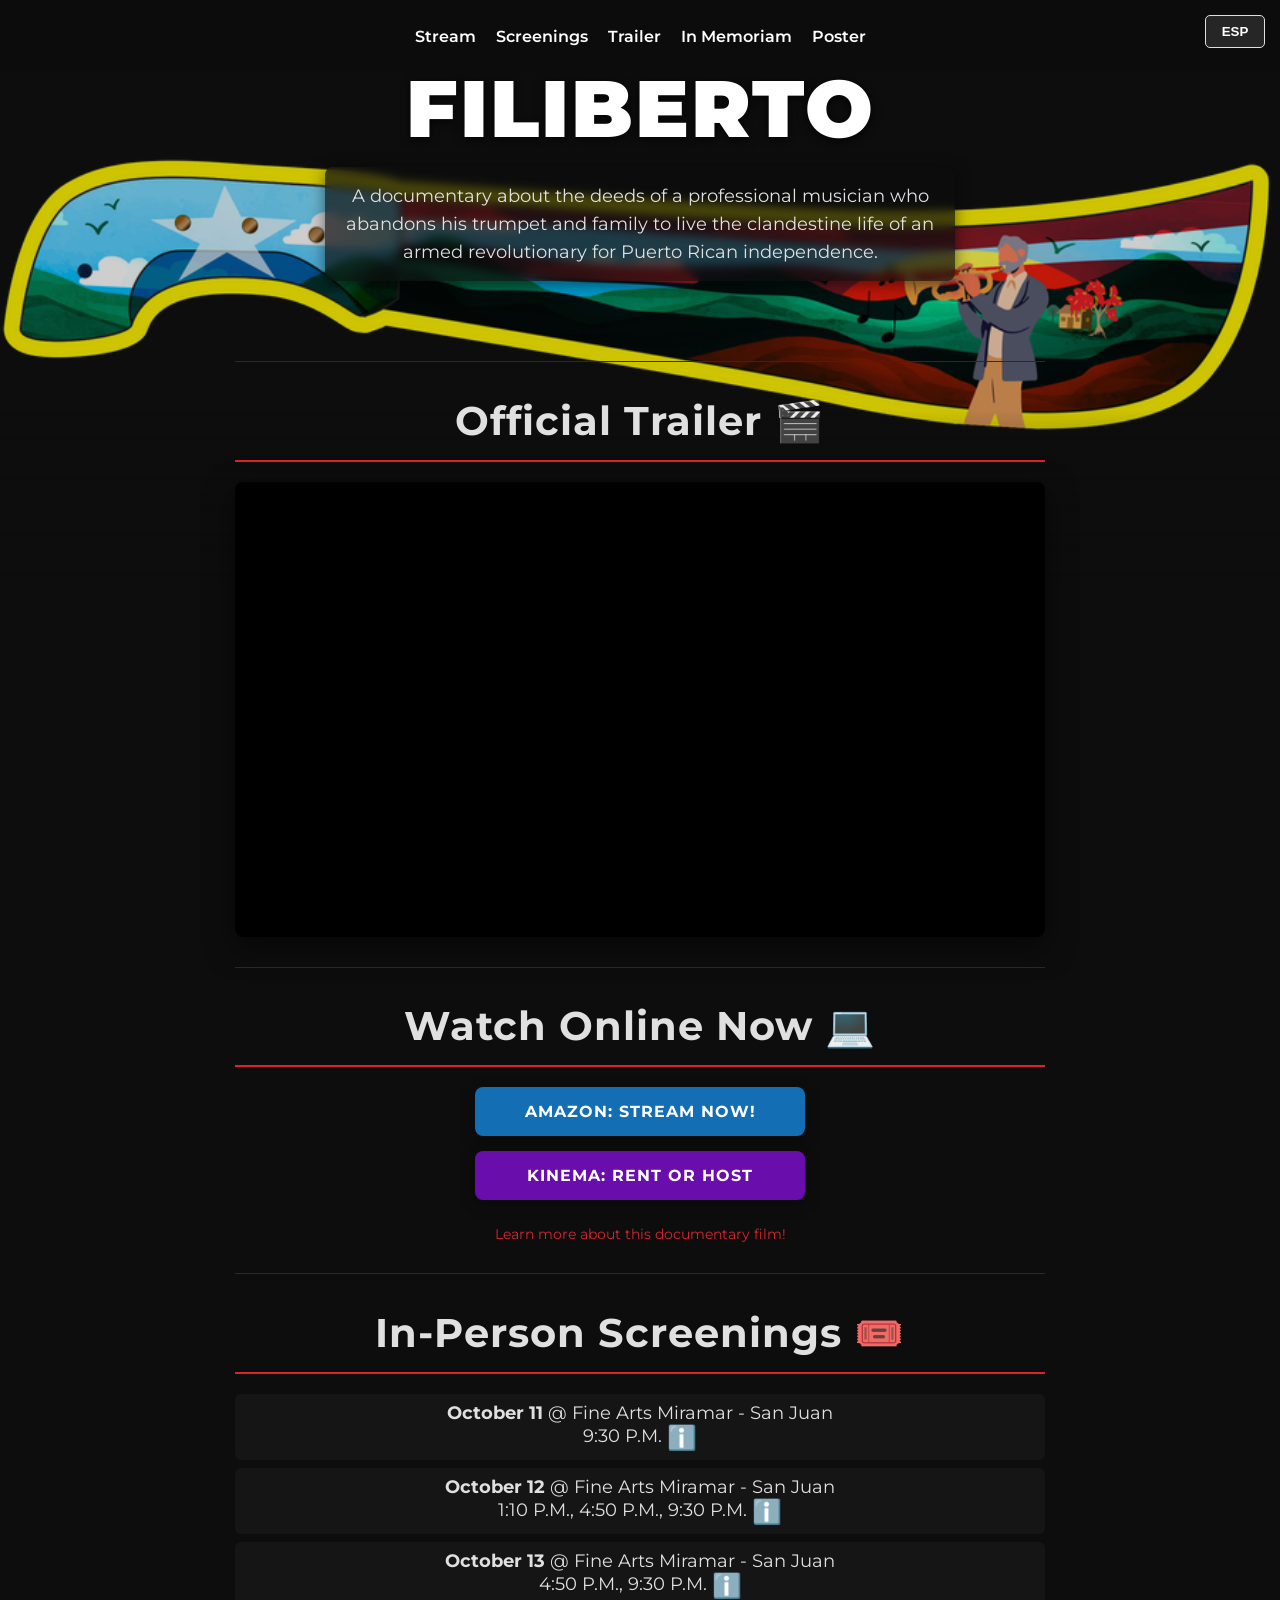
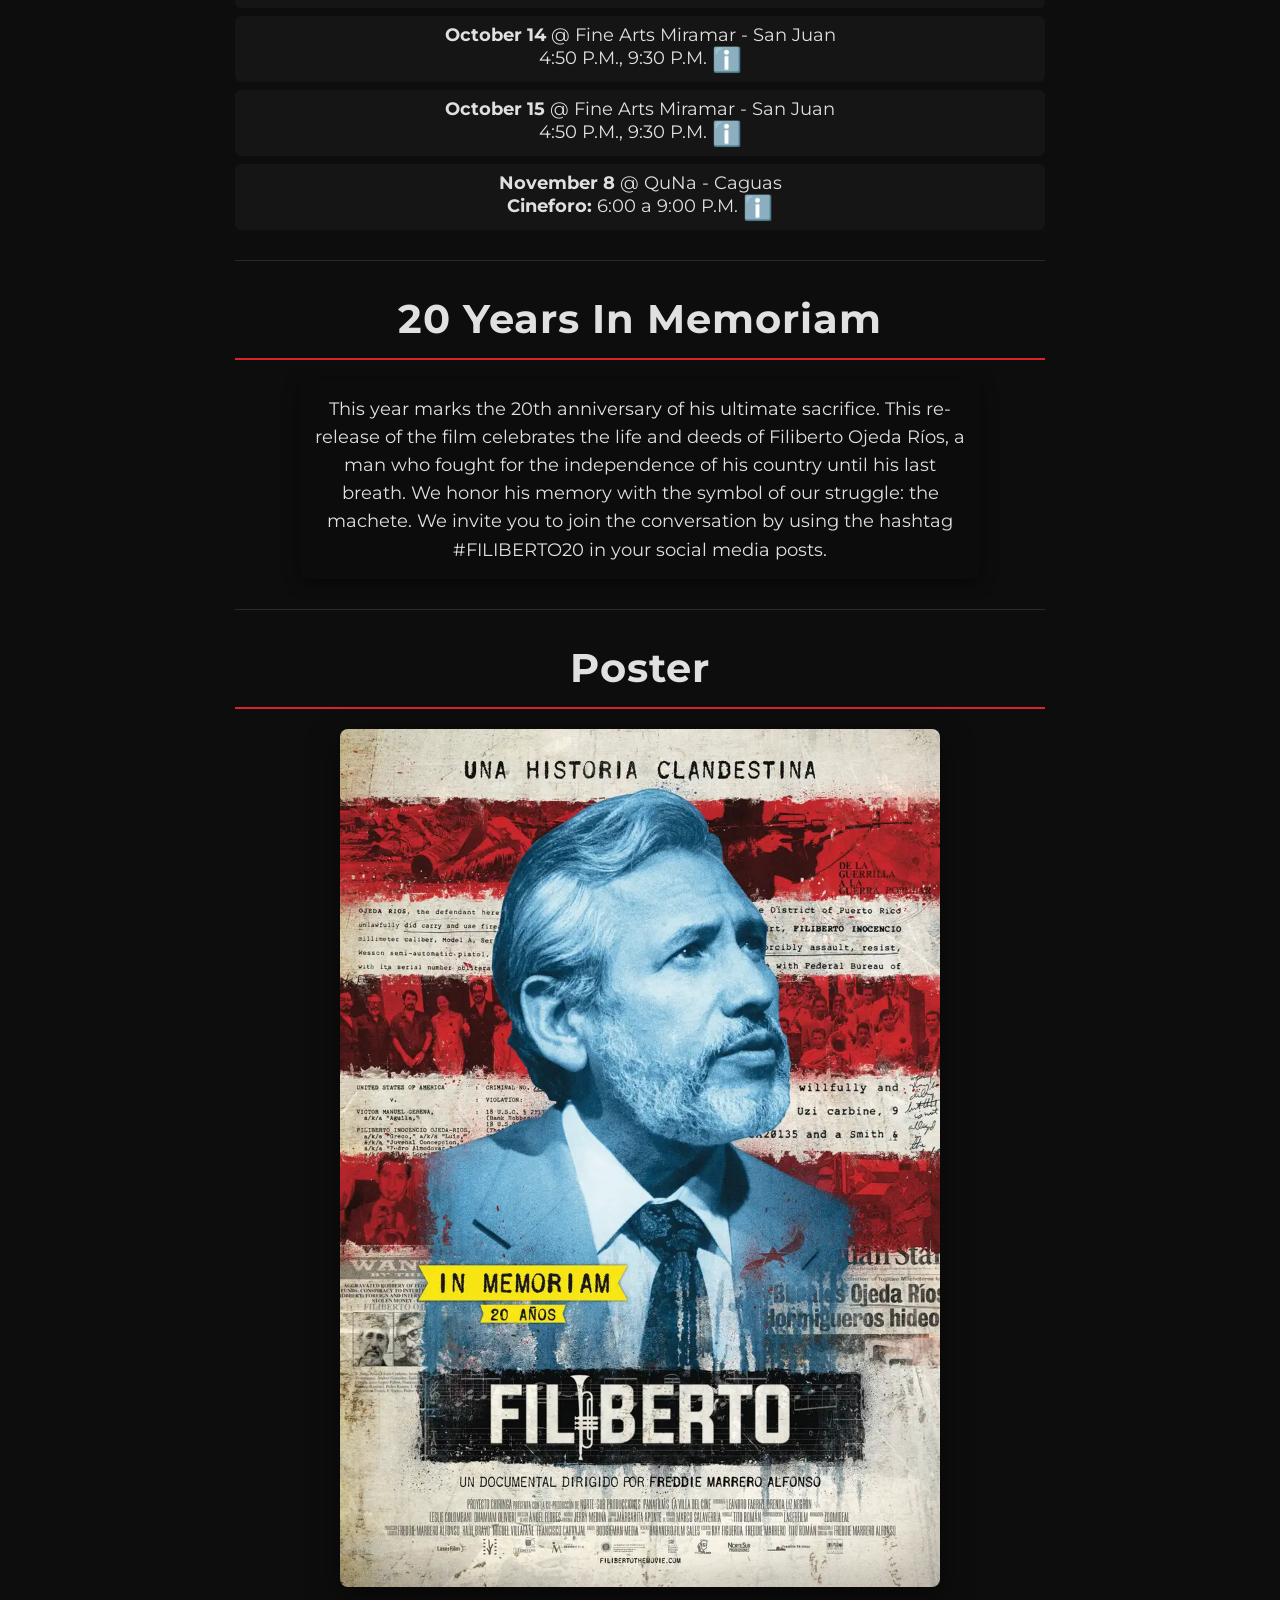
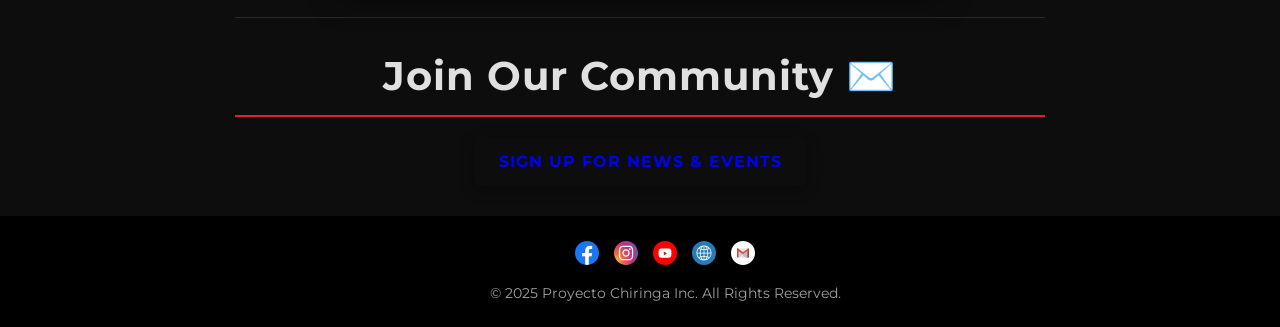
==== index.html @ e8fc9e1b "11 oct eod" ====
<!DOCTYPE html>
<html lang="en">

<head>
  <meta charset="UTF-8">
  <meta name="viewport" content="width=device-width, initial-scale=1.0">
  <title>Filiberto - Watch Now! A Movie about Filiberto Ojeda Ríos and Puerto Rican Revolutionary History</title>
  <link rel="stylesheet" href="styles.css?v=14">
  <link rel="canonical" href="https://filibertothemovie.com/">
  <link rel="preconnect" href="https://www.youtube.com">

  <!-- FavIcons -->
  <link rel="apple-touch-icon" sizes="180x180" href="/apple-touch-icon.png">
  <link rel="icon" type="image/png" sizes="32x32" href="/favicon-32x32.png">
  <link rel="icon" type="image/png" sizes="16x16" href="/favicon-16x16.png">
  <link rel="manifest" href="/site.webmanifest">


  <!-- Primary Meta Tags -->
  <meta name="title" content="Filiberto - Award-Winning Documentary | 73 Minutes of Puerto Rican Revolutionary History">
  <meta name="description"
    content="Watch the acclaimed 73-minute documentary 'Filiberto' directed by Freddie Marrero. Follow the life and ultimate sacrifice of Filiberto Ojeda Ríos in his fight for Puerto Rican independence. Available with English, Spanish, French, Italian and bilingual subtitles on Amazon and Kinema.com.">
  <meta name="keywords"
    content="Filiberto Ojeda Ríos documentary, Freddie Marrero director, Puerto Rico independence movement, Macheteros, ADOCPR, Puerto Rican history, revolutionary documentary, award-winning film, 73 minutes, assassination September 23, Boricua liberation, clandestine struggle, Kinema screening, Amazon documentary">

  <!-- Open Graph / Facebook -->
  <meta property="og:type" content="video.movie">
  <meta property="og:url" content="https://filibertothemovie.com/">
  <meta property="og:title"
    content="Filiberto - Award-Winning Documentary | The Ultimate Sacrifice for Puerto Rican Independence">
  <meta property="og:description"
    content="73 minutes that chronicle the life and assassination of Filiberto Ojeda Ríos. Directed by Freddie Marrero, this powerful documentary honors a man who bled to death for Puerto Rico's freedom. Host screenings worldwide through Kinema.com.">
  <meta property="og:image" content="https://filibertothemovie.com/images/KEY_FILIBERTO_referencia-low.jpg">
  <meta property="og:locale" content="es_PR">
  <meta property="og:locale:alternate" content="en_US">
  <meta property="og:video:duration" content="4380">

  <!-- Twitter -->
  <meta property="twitter:card" content="summary_large_image">
  <meta property="twitter:url" content="https://filibertothemovie.com/">
  <meta property="twitter:title" content="Filiberto - Award-Winning Documentary | 73 Minutes of Revolutionary Truth">
  <meta property="twitter:description"
    content="The powerful story of Filiberto Ojeda Ríos' sacrifice for Puerto Rican independence. Directed by Freddie Marrero. Stream on Amazon or host screenings through Kinema.com.">
  <meta property="twitter:image" content="https://filibertothemovie.com/images/KEY_FILIBERTO_referencia-low.jpg">

  <!-- Structured Data for Movies -->
  <script type="application/ld+json">
{
  "@context": "https://schema.org",
  "@type": "Movie",
  "name": "Filiberto",
  "description": "Award-winning 73-minute documentary chronicling the life, struggle, and assassination of Filiberto Ojeda Ríos, leader of Puerto Rico's independence movement who was killed by government forces on September 23, 2005.",
  "genre": ["Documentary", "Biography", "Historical"],
  "duration": "PT73M",
  "datePublished": "2018",
  "inLanguage": ["es-PR", "en-US", "fr-FR", "it-IT"],
  "countryOfOrigin": "Puerto Rico",
  "director": {
    "@type": "Person",
    "name": "Freddie Marrero"
  },
  "about": {
    "@type": "Person",
    "name": "Filiberto Ojeda Ríos",
    "description": "Puerto Rican independence activist and leader assassinated September 23, 2005"
  },
  "keywords": "Filiberto Ojeda Ríos, Puerto Rico independence, documentary, Macheteros, assassination, revolutionary, Freddie Marrero, award-winning",
  "awards": "Award-winning documentary",
  "potentialAction": {
    "@type": "WatchAction",
    "target": [
      {
        "@type": "EntryPoint",
        "urlTemplate": "https://www.amazon.com/gp/video/detail/B08D729YB9/",
        "inLanguage": ["es-PR", "en-US"],
        "actionPlatform": "Amazon Prime Video"
      },
      {
        "@type": "EntryPoint", 
        "urlTemplate": "https://kinema.com/films/filiberto-a7d-2",
        "inLanguage": ["es-PR", "en-US", "fr-FR", "it-IT"],
        "actionPlatform": "Kinema Screening Platform"
      }
    ]
  },
  "aggregateRating": {
    "@type": "AggregateRating",
    "ratingValue": "4.9",
    "ratingCount": "150"
  }
}
</script>

  <!-- Google tag (gtag.js) -->
  <script async src="https://www.googletagmanager.com/gtag/js?id=G-JMZF6HB1W8"></script>
  <script>
    window.dataLayer = window.dataLayer || [];
    function gtag() { dataLayer.push(arguments); }
    gtag('js', new Date());
    gtag('config', 'G-JMZF6HB1W8');
  </script>
</head>

<body>
  <!-- Desktop Navigation -->
  <nav class="desktop-nav">
    <div class="nav-links">
      <a href="#streaming" class="nav-link">
        <span lang="en">Stream</span>
        <span lang="es">Ver Online</span>
      </a>
      <a href="#screenings" class="nav-link">
        <span lang="en">Screenings</span>
        <span lang="es">Tandas</span>
      </a>
      <a href="#trailer" class="nav-link">
        <span lang="en">Trailer</span>
        <span lang="es">Tráiler</span>
      </a>
      <a href="#in-memoriam" class="nav-link">
        <span lang="en">In Memoriam</span>
        <span lang="es">In Memoriam</span>
      </a>
      <a href="#poster" class="nav-link">
        <span lang="en">Poster</span>
        <span lang="es">Cartel</span>
      </a>
    </div>
  </nav>

  <!-- Mobile Navigation - Left Positioned -->
  <nav class="mobile-nav">
    <button class="hamburger" aria-expanded="false" aria-label="Menu">
      <span></span>
      <span></span>
      <span></span>
    </button>
    <div class="nav-menu">
      <a href="#streaming" class="nav-link">
        <span lang="en">Stream</span>
        <span lang="es">Ver Online</span>
      </a>
      <a href="#screenings" class="nav-link">
        <span lang="en">Screenings</span>
        <span lang="es">Tandas</span>
      </a>
      <a href="#trailer" class="nav-link">
        <span lang="en">Trailer</span>
        <span lang="es">Tráiler</span>
      </a>
      <a href="#in-memoriam" class="nav-link">
        <span lang="en">In Memoriam</span>
        <span lang="es">In Memoriam</span>
      </a>
      <a href="#poster" class="nav-link">
        <span lang="en">Poster</span>
        <span lang="es">Cartel</span>
      </a>
    </div>
  </nav>

  <!-- Language Toggle - Right Positioned -->
  <button id="lang-toggle" class="lang-button" aria-label="Toggle language">
    <span lang="en">ESP</span>
    <span lang="es">ENG</span>
  </button>

  <div class="hero-image">
    <img src="images/web_machete_for_01.png" alt="Filiberto Documentary Film Background" loading="eager">
  </div>

  <header class="page-header">
    <div class="header-content">
      <h1>Filiberto</h1>
    </div>
    <p class="synopsis">
      <span lang="en">A documentary about the deeds of a professional musician who abandons his trumpet and family to
        live the clandestine life of an armed revolutionary for Puerto Rican independence.</span>
      <span lang="es">Un documental sobre la gesta de un músico profesional que abandona su trompeta y su familia para
        vivir la vida clandestina de un revolucionario armado por la independencia de Puerto Rico.</span>
    </p>
  </header>

  <main>
    <hr>

    <!-- Trailer Section -->
    <section id="trailer">
      <h2>
        <span lang="en">Official Trailer 🎬</span>
        <span lang="es">Tráiler Oficial 🎬</span>
      </h2>
      <div class="video-container">
        <div id="youtube-player" loading="lazy"></div>
      </div>
    </section>

    <hr>

    <!-- Streaming Section -->
    <section id="streaming">
      <h2>
        <span lang="en">Watch Online Now 💻</span>
        <span lang="es">Ver Ahora 💻</span>
      </h2>
      <div class="cta-container">
        <a href="https://www.amazon.com/gp/video/detail/B08D729YB9/" class="cta-button amazon-button" target="_blank">
          <span lang="en">AMAZON: Stream Now!</span>
          <span lang="es">AMAZON: ¡Ver Ahora!</span>
        </a>
        <a href="https://kinema.com/films/filiberto-a7d-2" class="cta-button kinema-button" target="_blank">
          <span lang="en">KINEMA: Rent or Host</span>
          <span lang="es">KINEMA: Alquilar o Organizar</span>
        </a>
        <a href="https://hub.filibertothemovie.com" class="info-link">
          <span lang="en">Learn more about this documentary film!</span>
          <span lang="es">¡Conoce más sobre esta película documental!</span>
        </a>
      </div>
    </section>

    <hr>

<!-- Screenings Section -->
<section id="screenings">
  <h2>
    <span lang="en">In-Person Screenings 🎟️</span>
    <span lang="es">Tandas Presenciales 🎟️</span>
  </h2>
  <ul>

                 <li>
      <strong>
        <span lang="en">October 11</span>
        <span lang="es">11 de octubre</span>
        </strong> @ Fine Arts Miramar - San Juan
      <br>   9:30 P.M.
      <a href="https://home.caribbeancinemas.com/movie/filiberto/" title="More Info">ℹ️</a>
    </li>


                     <li>
      <strong>
        <span lang="en">October 12</span>
        <span lang="es">12 de octubre</span>
           </strong> @ Fine Arts Miramar - San Juan
      <br> 1:10 P.M., 4:50 P.M., 9:30 P.M.
      <a href="https://home.caribbeancinemas.com/movie/filiberto/" title="More Info">ℹ️</a>
    </li>

                     <li>
      <strong>
        <span lang="en">October 13</span>
        <span lang="es">13 de octubre</span>
      </strong> @ Fine Arts Miramar - San Juan
      <br> 4:50 P.M., 9:30 P.M.
      <a href="https://home.caribbeancinemas.com/movie/filiberto/" title="More Info">ℹ️</a>
    </li>

                     <li>
      <strong>
        <span lang="en">October 14</span>
        <span lang="es">14 de octubre</span>
      </strong> @ Fine Arts Miramar - San Juan
      <br> 4:50 P.M., 9:30 P.M.
      <a href="https://home.caribbeancinemas.com/movie/filiberto/" title="More Info">ℹ️</a>
    </li>

                     <li>
      <strong>
        <span lang="en">October 15</span>
        <span lang="es">15 de octubre</span>
      </strong> @ Fine Arts Miramar - San Juan
      <br> 4:50 P.M., 9:30 P.M.
      <a href="https://home.caribbeancinemas.com/movie/filiberto/" title="More Info">ℹ️</a>
    </li>

    <li>
      <strong>
        <span lang="en">November 8</span>
        <span lang="es">8 de noviembre</span>
      </strong> @ QuNa - Caguas
      <br><strong>Cineforo:</strong>  6:00 a 9:00 P.M.
      <a href="https://www.facebook.com/profile.php?id=61577021099171/" title="More Info">ℹ️</a>
    </li>



  </ul>
</section>

    <hr>

    <!-- In Memoriam Section -->
    <section id="in-memoriam">
      <h2>
        <span lang="en">20 Years In Memoriam</span>
        <span lang="es">20 Años In Memoriam</span>
      </h2>
      <p class="synopsis" style="max-width: 650px;">
        <span lang="en">This year marks the 20th anniversary of his ultimate sacrifice. This re-release of the film
          celebrates the life and deeds of Filiberto Ojeda Ríos, a man who fought for the independence of his country
          until his last breath. We honor his memory with the symbol of our struggle: the machete. We invite you to join
          the conversation by using the hashtag #FILIBERTO20 in your social media posts.</span>
        <span lang="es">Este año se conmemora el vigésimo aniversario de su último sacrificio. Este relanzamiento del
          filme celebra la vida y gesta de Filiberto Ojeda Ríos, un hombre que luchó por la independencia de su patria
          hasta su último aliento. Honramos su memoria con el símbolo de nuestra lucha: el machete. Te invitamos a
          unirte a la conversación usando el hashtag #FILIBERTO20 en tus publicaciones en las redes sociales.</span>
      </p>
    </section>

    <hr>

    <!-- Poster Section -->
    <section id="poster">
      <h2>
        <span lang="en">Poster</span>
        <span lang="es">Cartel</span>
      </h2>
      <div class="poster-container">
        <a href="images/KEY_FILIBERTO_referencia-web.webp" target="_blank">
          <img src="images/KEY_FILIBERTO_referencia-web.webp" alt="Filiberto Movie Poster" loading="lazy">
        </a>
      </div>
    </section>

    <hr>

    <!-- Contact Section -->
    <section id="contact-form">
      <h2>
        <span lang="en">Join Our Community ✉️</span>
        <span lang="es">Únete a Nuestra Comunidad ✉️</span>
      </h2>
      <div class="cta-container">
        <a href="https://docs.google.com/forms/d/e/1FAIpQLSeZ0xZd_7CYLfG_0UsdQiTGvYPft6Y2dJhuh1RVcs7eko2dew/viewform"
          class="cta-button" target="_blank">
          <span lang="en">Sign Up for News & Events</span>
          <span lang="es">Regístrate para Noticias y Eventos</span>
        </a>
      </div>
    </section>
  </main>

  <footer>
    <div class="social-links">
      <a href="https://facebook.com/filibertothemovie" target="_blank" aria-label="Facebook">
        <img src="images/icons/facebook.svg" alt="Filiberto Movie Facebook Page" width="24" height="24">
      </a>
      <a href="https://www.instagram.com/filibertodoc/" target="_blank" aria-label="Instagram">
        <img src="images/icons/instagram.svg" alt="Filiberto Documentary Film Instagram Profile" width="24" height="24">
      </a>
      <a href="https://www.youtube.com/@filibertodoc8232" target="_blank" aria-label="YouTube">
        <img src="images/icons/youtube.svg" alt="Filiberto Award-Winning YouTube Channel" width="24" height="24">
      </a>
      <a href="https://linktr.ee/filibertodoc" target="_blank" aria-label="Links">
        <img src="images/icons/links.svg" alt="All Filiberto Documentary Links" width="24" height="24">
      </a>
      <a href="mailto:filibertodoc@gmail.com" aria-label="Email">
        <img src="images/icons/email.svg" alt="Email Filiberto Documentary Team" width="24" height="24">
      </a>
    </div>
    <p>© 2025 Proyecto Chiringa Inc. All Rights Reserved.</p>
  </footer>

  <script src="language-toggle.js?v=4" defer></script>
  <script src="analytics-events.js?v=3" defer></script>
</body>

</html>
---- styles.css ----
@import url('https://fonts.googleapis.com/css2?family=Montserrat:wght@400;700;900&display=swap');

:root {
    --background-color: #0d0d0d;
    --primary-text: #e0e0e0;
    --secondary-text: #a0a0a0;
    --accent-color: #d9232e;
    --accent-hover: #ff3b46;
    --divider-color: #2a2a2a;
    --hero-height: 65vh;
    --amazon-color: #146eb4;
    --kinema-color: #6a0dad;
}

body {
    font-family: 'Montserrat', sans-serif;
    background-color: var(--background-color);
    color: var(--primary-text);
    margin: 0;
    padding: 0;
    text-align: center;
    position: relative;
    min-height: 100vh;
}

main {
    width: 90%;
    max-width: 850px;
    padding: 20px;
    box-sizing: border-box;
    margin: 0 auto;
    position: relative;
    z-index: 1;
}

section {
    margin-top: 30px;
}

hr {
    border: 0;
    height: 1px;
    background: var(--divider-color);
    margin: 30px auto;
}

.page-header {
    width: 100%;
    padding: 60px 0 30px;
    position: relative;
    z-index: 2;
}

.header-content {
    position: relative;
    display: flex;
    justify-content: center;
    align-items: center;
    flex-wrap: wrap;
    gap: 20px;
    padding: 0 20px;
    box-sizing: border-box;
}

.synopsis {
    font-size: 1.1rem;
    line-height: 1.6;
    max-width: 600px;
    margin: 10px auto 0;
    color: var(--primary-text);
    background-color: rgba(13, 13, 13, 0.7);
    padding: 15px;
    border-radius: 8px;
    backdrop-filter: blur(4px);
    box-shadow: 0 4px 15px rgba(0, 0, 0, 0.5);
}

#trailer {
    margin-top: 20px;
}

.desktop-nav {
    display: block;
    position: fixed;
    top: 0;
    left: 0;
    width: 100%;
    background: rgba(13, 13, 13, 0.9);
    backdrop-filter: blur(5px);
    z-index: 1000;
    padding: 15px 0;
}

.nav-links {
    display: flex;
    justify-content: center;
    gap: 20px;
    max-width: 850px;
    margin: 0 auto;
    padding: 0 20px;
    flex-wrap: wrap;
}

.mobile-nav {
    display: none;
    position: fixed;
    top: 0;
    left: 0;
    width: 100%;
    z-index: 1000;
    background: rgba(13, 13, 13, 0.9);
    backdrop-filter: blur(5px);
}

.hamburger {
    background: none;
    border: none;
    padding: 15px;
    cursor: pointer;
    display: flex;
    flex-direction: column;
    gap: 5px;
    margin-right: auto;
    position: absolute;
    left: 15px;
    top: 15px;
    z-index: 1001;
}

.hamburger span {
    display: block;
    width: 25px;
    height: 3px;
    background: white;
    transition: all 0.3s;
}

.hamburger.open span:nth-child(1) {
    transform: rotate(45deg) translate(5px, 5px);
}

.hamburger.open span:nth-child(2) {
    opacity: 0;
}

.hamburger.open span:nth-child(3) {
    transform: rotate(-45deg) translate(5px, -5px);
}

.nav-menu {
    display: none;
    flex-direction: column;
    padding: 60px 20px 20px;
    background: var(--background-color);
    border-top: 1px solid var(--divider-color);
}

.nav-menu.show {
    display: flex;
}

.nav-link {
    color: white;
    padding: 12px 0;
    text-decoration: none;
    font-weight: 600;
    transition: color 0.2s;
}

.nav-link:hover {
    color: var(--accent-color);
}

.lang-button {
    position: fixed;
    top: 15px;
    right: 15px;
    z-index: 1001;
    background: rgba(42, 42, 42, 0.9);
    color: white;
    border: 1px solid var(--primary-text);
    padding: 8px 12px;
    border-radius: 5px;
    font-weight: 700;
    width: 60px;
    text-align: center;
    cursor: pointer;
    transition: all 0.2s;
}

.lang-button:hover {
    background: var(--accent-color);
}

.hero-image {
    position: absolute;
    top: 0;
    left: 0;
    width: 100%;
    height: var(--hero-height);
    z-index: -1;
    opacity: 0.8;
    overflow: hidden;
}

.hero-image::before {
    content: '';
    position: absolute;
    top: 0;
    left: 0;
    right: 0;
    bottom: 0;
    background: linear-gradient(to top, var(--background-color) 0%, transparent 30%);
    z-index: 1;
}

.hero-image img {
    position: absolute;
    top: 50%;
    left: 50%;
    transform: translate(-50%, -50%);
    min-width: 100%;
    min-height: 100%;
    width: 60%;
    height: auto;
    object-fit: contain;
}

h1 {
    font-size: clamp(3rem, 10vw, 5rem);
    font-weight: 900;
    color: #ffffff;
    letter-spacing: 2px;
    text-transform: uppercase;
    margin: 0;
    text-shadow: 0 2px 10px rgba(0, 0, 0, 0.8);
}

h2 {
    font-size: clamp(1.8rem, 6vw, 2.5rem);
    font-weight: 700;
    letter-spacing: 1px;
    padding-bottom: 15px;
    margin-bottom: 20px;
    border-bottom: 2px solid var(--accent-color);
}

#screenings ul {
    list-style: none;
    padding: 0;
}

#screenings li {
    margin-bottom: 8px;
    font-size: 1.1rem;
    background-color: rgba(42, 42, 42, 0.3);
    padding: 8px 15px;
    border-radius: 6px;
    transition: transform 0.2s ease;
}

#screenings li:hover {
    transform: translateY(-3px);
    background-color: rgba(42, 42, 42, 0.5);
}

#screenings li a {
    text-decoration: none;
    font-size: 1.5rem;
    vertical-align: middle;
    color: var(--accent-color);
}

.cta-container {
    display: flex;
    flex-direction: column;
    align-items: center;
    gap: 15px;
    margin-bottom: 5px;
}

.cta-button {
    display: inline-flex;
    align-items: center;
    justify-content: center;
    padding: 15px 25px;
    font-size: 1rem;
    font-weight: 700;
    border: none;
    border-radius: 8px;
    text-transform: uppercase;
    letter-spacing: 1px;
    text-decoration: none;
    cursor: pointer;
    transition: all 0.3s ease;
    min-width: 280px;
    box-shadow: 0 4px 15px rgba(0, 0, 0, 0.3);
}

.cta-button:hover {
    transform: translateY(-3px);
    box-shadow: 0 6px 20px rgba(0, 0, 0, 0.4);
}

.amazon-button {
    background-color: var(--amazon-color);
    color: #ffffff;
}

.amazon-button:hover {
    background-color: #0f5a9c;
}

.kinema-button {
    background-color: var(--kinema-color);
    color: #ffffff;
}

.kinema-button:hover {
    background-color: #5a0a9c;
}

.info-link {
    color: var(--accent-color);
    text-decoration: none;
    font-size: 0.9rem;
    margin-top: 10px;
    transition: color 0.2s;
}

.info-link:hover {
    color: var(--accent-hover);
    text-decoration: underline;
}

.video-container, .form-container, .poster-container {
    position: relative;
    width: 100%;
    overflow: hidden;
    background-color: #000;
    border-radius: 8px;
    box-shadow: 0 10px 30px rgba(0, 0, 0, 0.5);
    margin: 0 auto;
}

.video-container {
    aspect-ratio: 16/9;
}

#youtube-player {
    width: 100%;
    height: 100%;
}

.form-container {
    max-width: 640px;
    height: 575px;
}

.poster-container {
    max-width: 600px;
    margin: 0 auto;
}

.poster-container img {
    width: 100%;
    height: auto;
    display: block;
    transition: transform 0.3s ease;
}

.poster-container img:hover {
    transform: scale(1.02);
}

.video-container iframe, .form-container iframe {
    position: absolute;
    top: 0;
    left: 0;
    width: 100%;
    height: 100%;
    border: 0;
}

footer {
    margin-top: 5px;
    padding: 25px;
    width: 100%;
    background-color: #000000;
    position: relative;
    z-index: 1;
}

.social-links {
    margin-bottom: 15px;
    display: flex;
    justify-content: center;
    gap: 15px;
}

.social-links a {
    color: var(--primary-text);
    transition: color 0.2s ease;
}

.social-links a:hover {
    color: var(--accent-color);
}

footer p {
    margin: 0;
    font-size: 0.9rem;
    color: var(--secondary-text);
}

html[lang="en"] [lang="es"] {
    display: none;
}

html[lang="es"] [lang="en"] {
    display: none;
}

html[lang="es"] [lang="es"] {
    display: block;
}

html[lang="es"] span[lang="es"],
html[lang="es"] a[lang="es"] {
    display: inline !important;
}

@media (max-width: 768px) {
    :root {
        --hero-height: 50vh;
    }
    
    .desktop-nav {
        display: none;
    }
    
    .mobile-nav {
        display: block;
    }
    
    .nav-links {
        gap: 15px;
    }
    
    .hero-image img {
        width: 80%;
    }
    
    .page-header {
        padding: 40px 0 20px;
    }
    
    .synopsis {
        padding: 12px;
        font-size: 1rem;
        margin: 8px auto 0;
    }
    
    section {
        margin-top: 20px;
    }
    
    hr {
        margin: 20px auto;
    }
    
    #trailer {
        margin-top: 15px;
    }
    
    .cta-button {
        width: 100%;
        max-width: 350px;
    }

    #screenings li {
        margin-bottom: 6px;
        padding: 6px 12px;
        font-size: 1rem;
    }
}

@media (max-width: 480px) {
    :root {
        --hero-height: 40vh;
    }
    
    .nav-links {
        gap: 10px;
    }
    
    .nav-menu {
        padding: 60px 15px 15px;
    }
    
    .page-header {
        padding: 30px 0 15px;
    }
    
    .hero-image img {
        width: 90%;
    }
    
    .cta-button {
        padding: 12px 20px;
        font-size: 0.9rem;
        min-width: 240px;
    }
    
    .hamburger {
        padding: 12px;
    }
    
    .nav-menu {
        padding: 15px;
    }
}
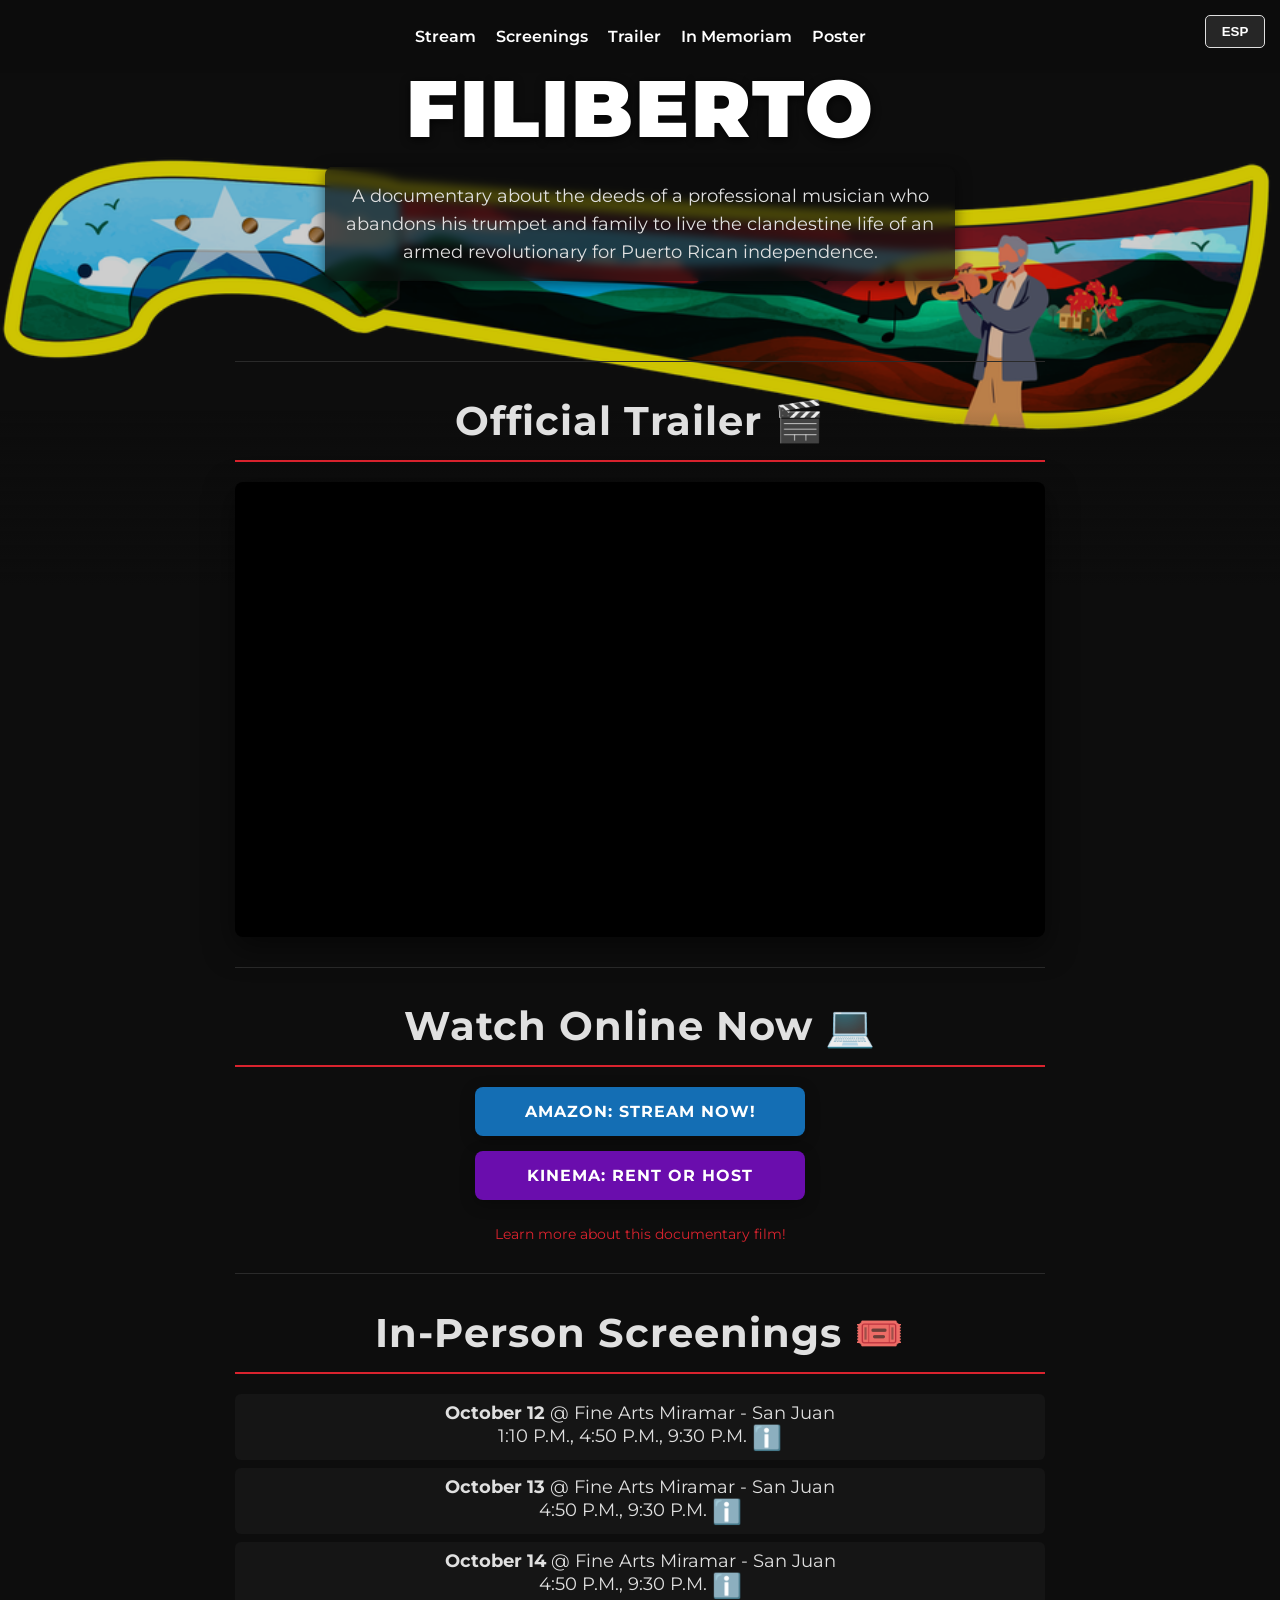
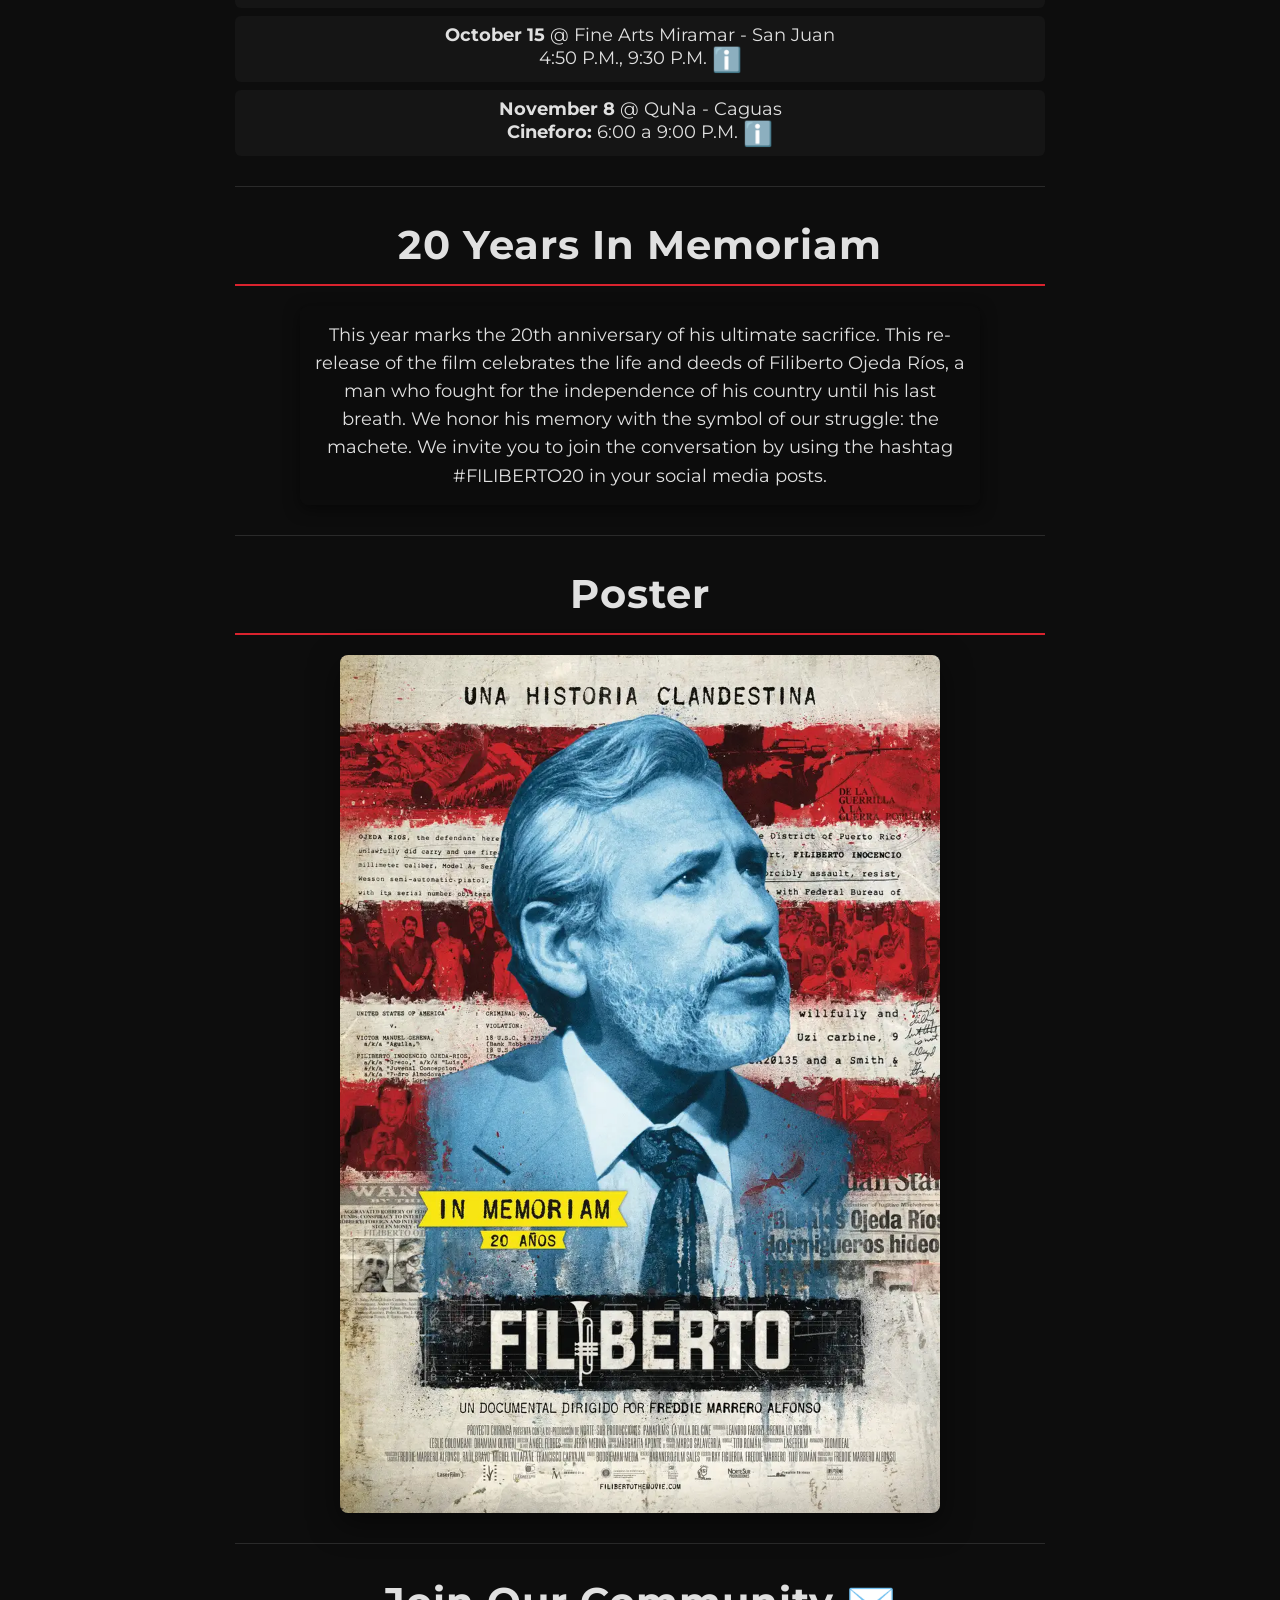
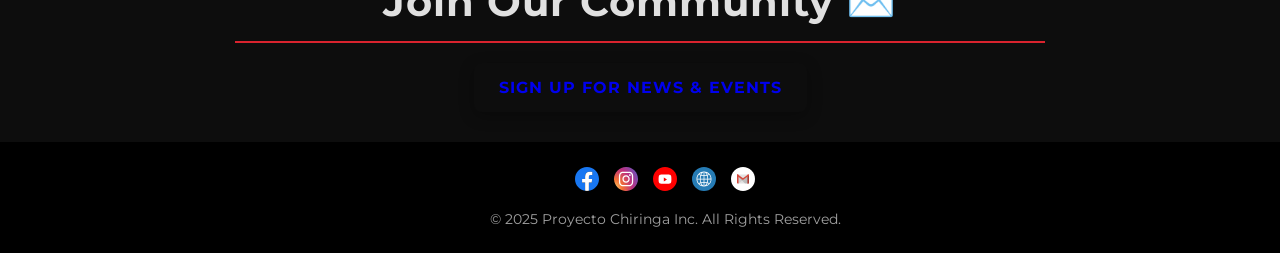
==== commit 88ff1dc2: "12o" ====
--- a/index.html
+++ b/index.html
@@ -229,14 +229,7 @@
   </h2>
   <ul>
 
-                 <li>
-      <strong>
-        <span lang="en">October 11</span>
-        <span lang="es">11 de octubre</span>
-        </strong> @ Fine Arts Miramar - San Juan
-      <br>   9:30 P.M.
-      <a href="https://home.caribbeancinemas.com/movie/filiberto/" title="More Info">ℹ️</a>
-    </li>
+
 
 
                      <li>
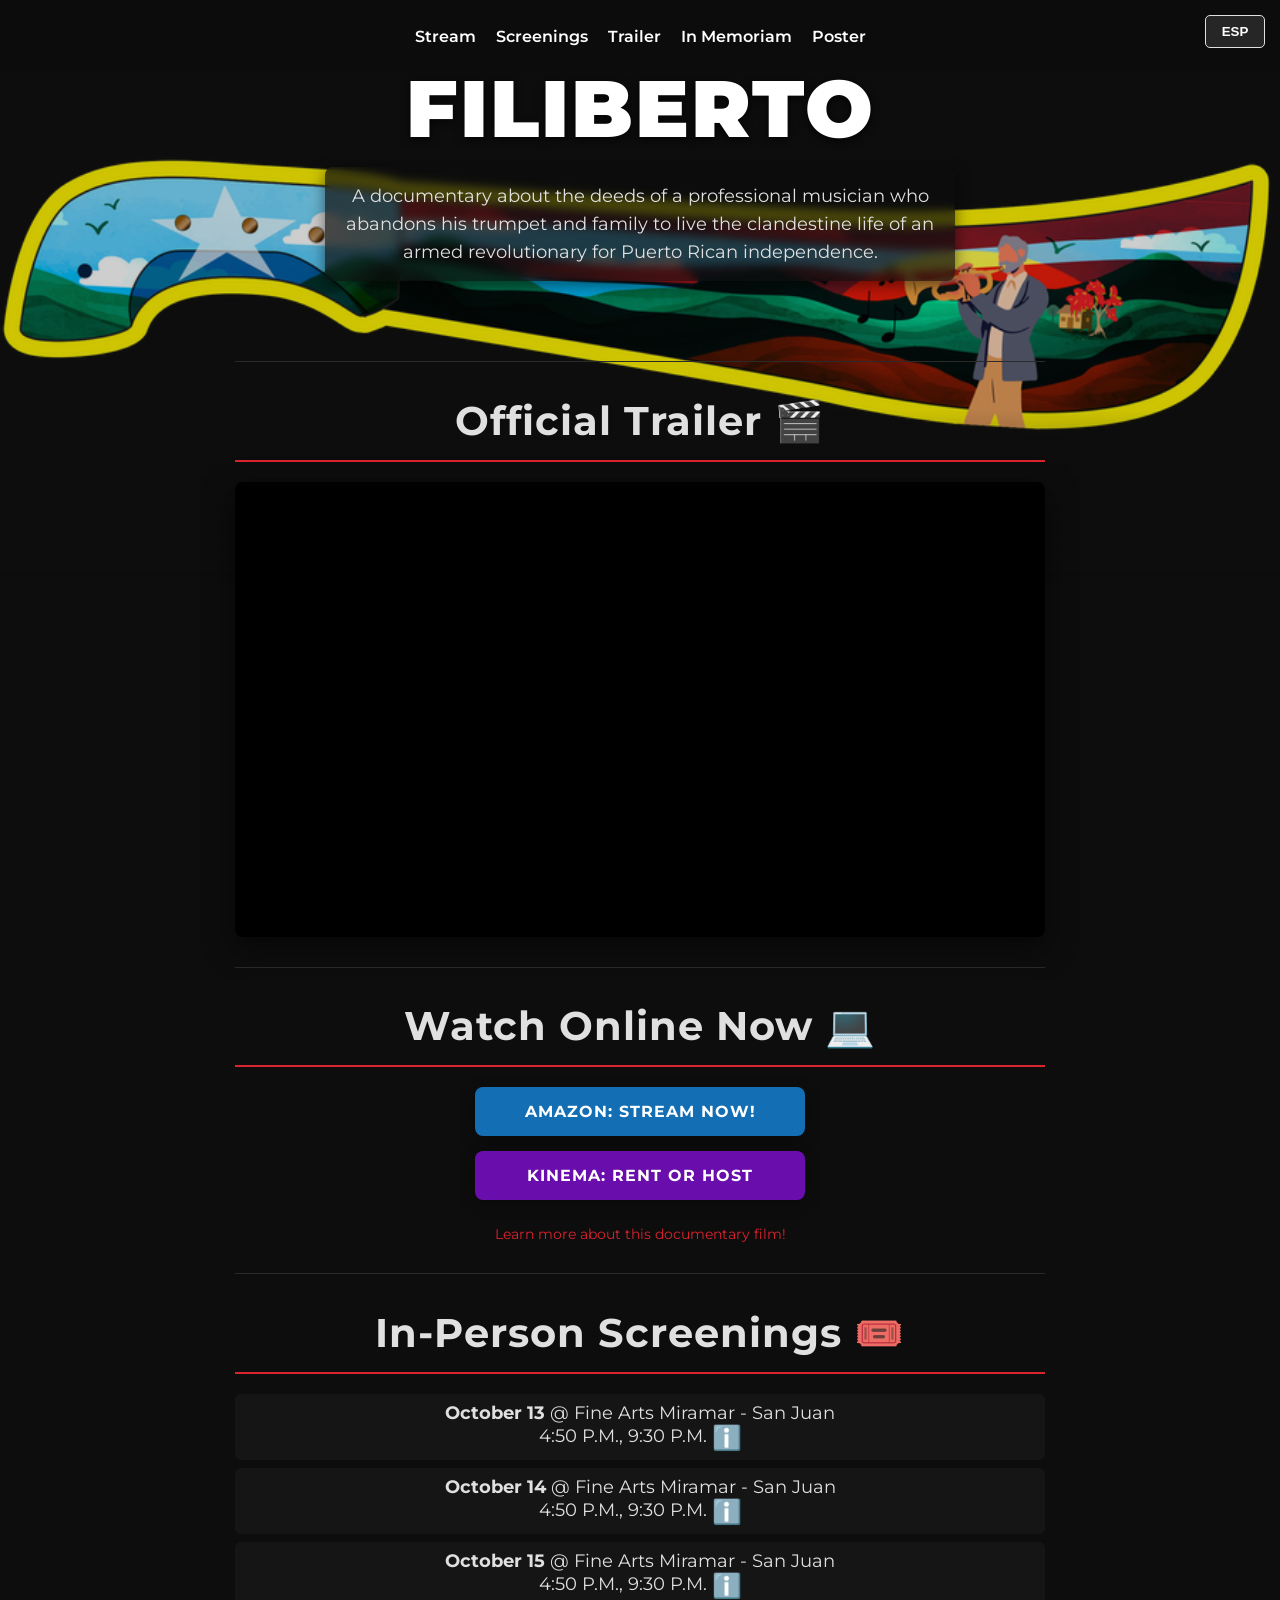
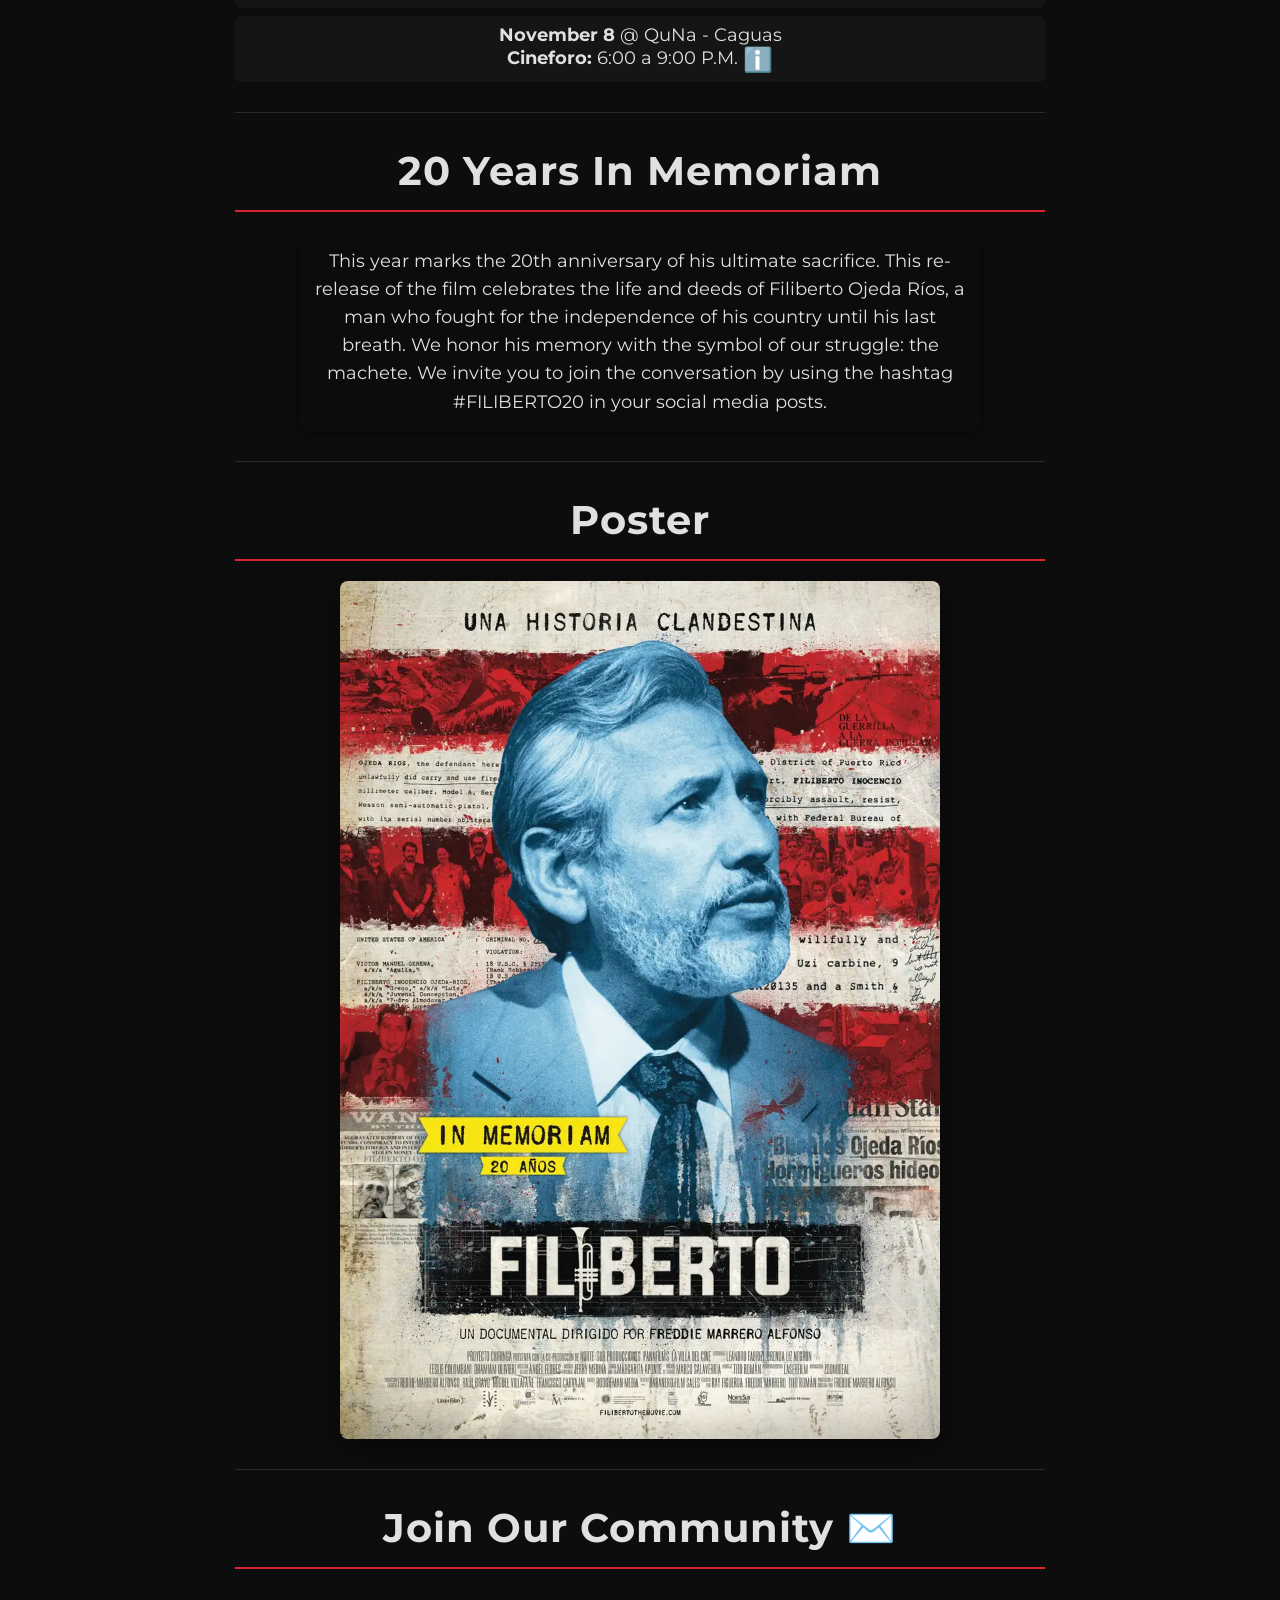
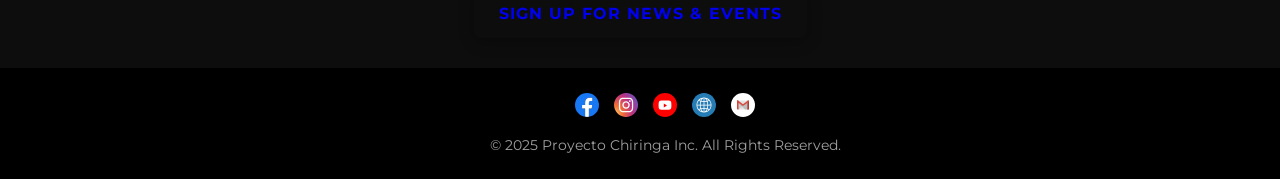
==== commit 190cee59: "13o" ====
--- a/index.html
+++ b/index.html
@@ -229,18 +229,6 @@
   </h2>
   <ul>
 
-
-
-
-                     <li>
-      <strong>
-        <span lang="en">October 12</span>
-        <span lang="es">12 de octubre</span>
-           </strong> @ Fine Arts Miramar - San Juan
-      <br> 1:10 P.M., 4:50 P.M., 9:30 P.M.
-      <a href="https://home.caribbeancinemas.com/movie/filiberto/" title="More Info">ℹ️</a>
-    </li>
-
                      <li>
       <strong>
         <span lang="en">October 13</span>
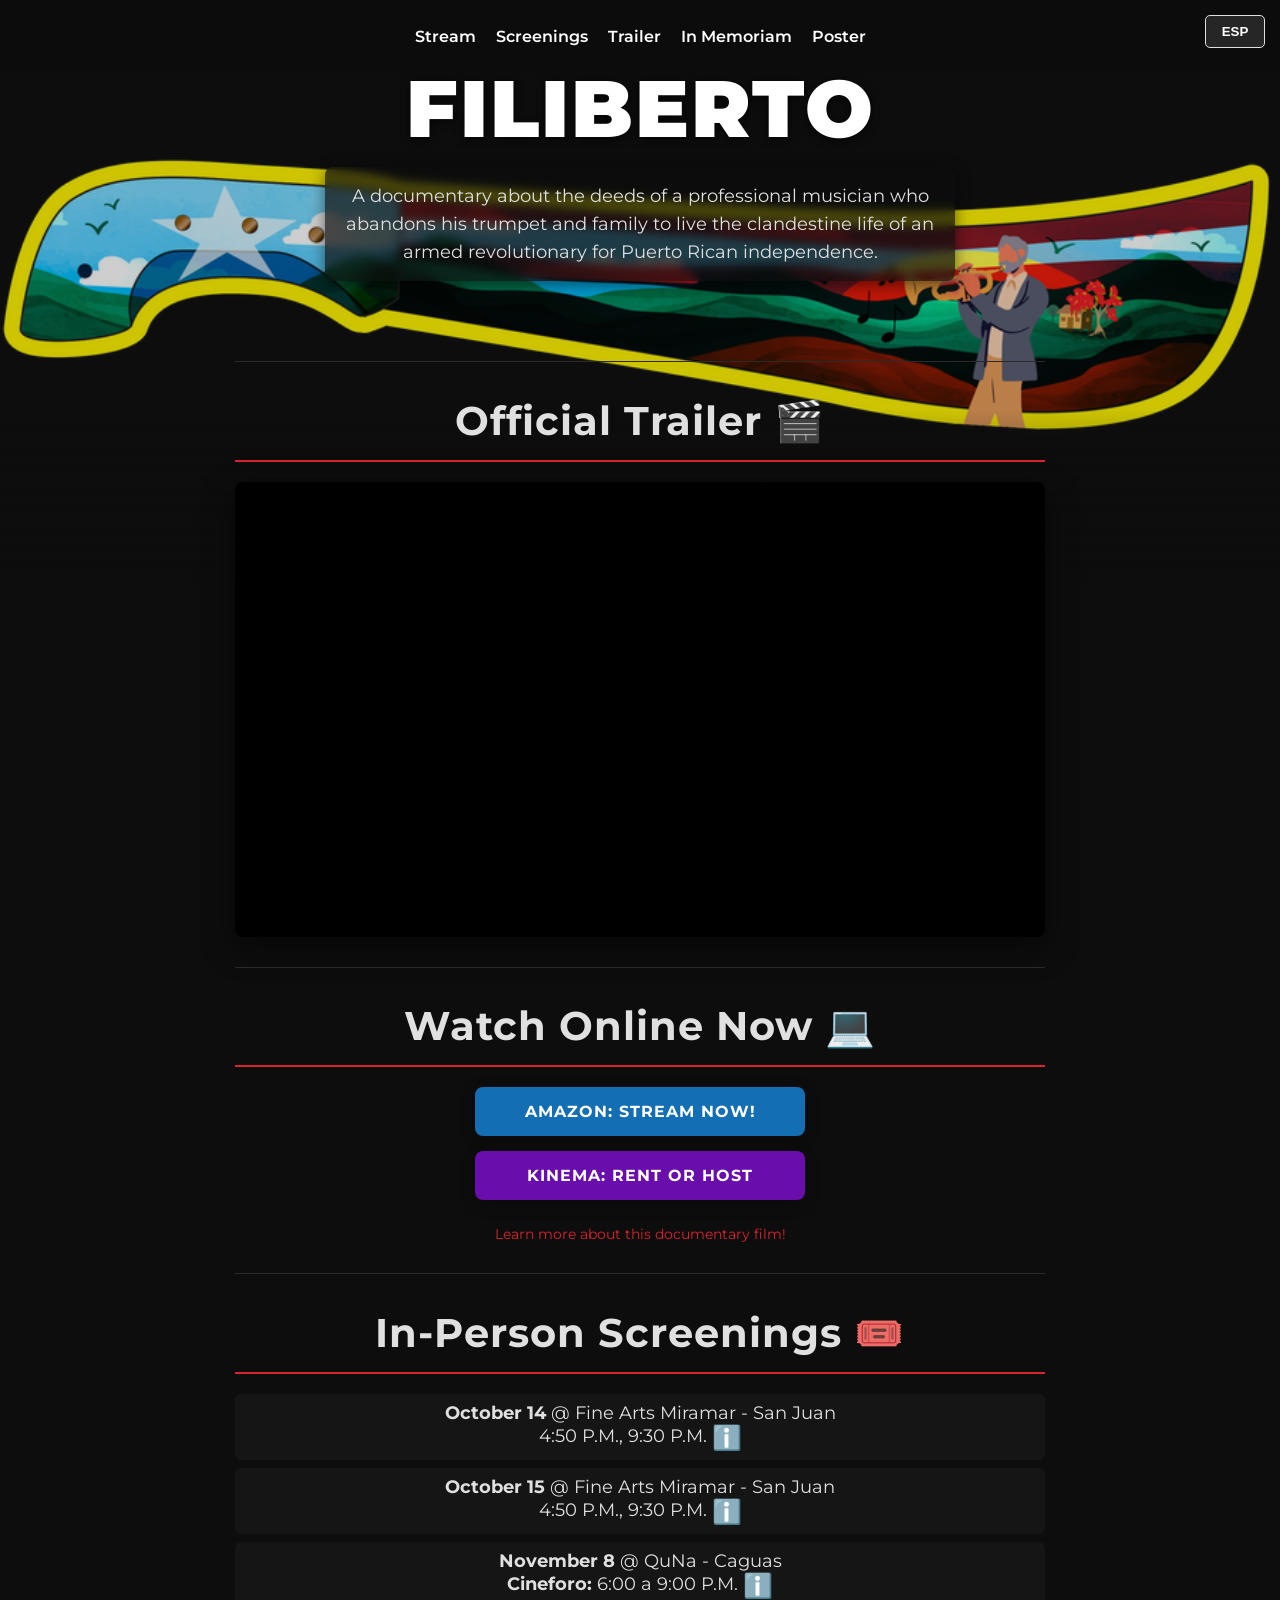
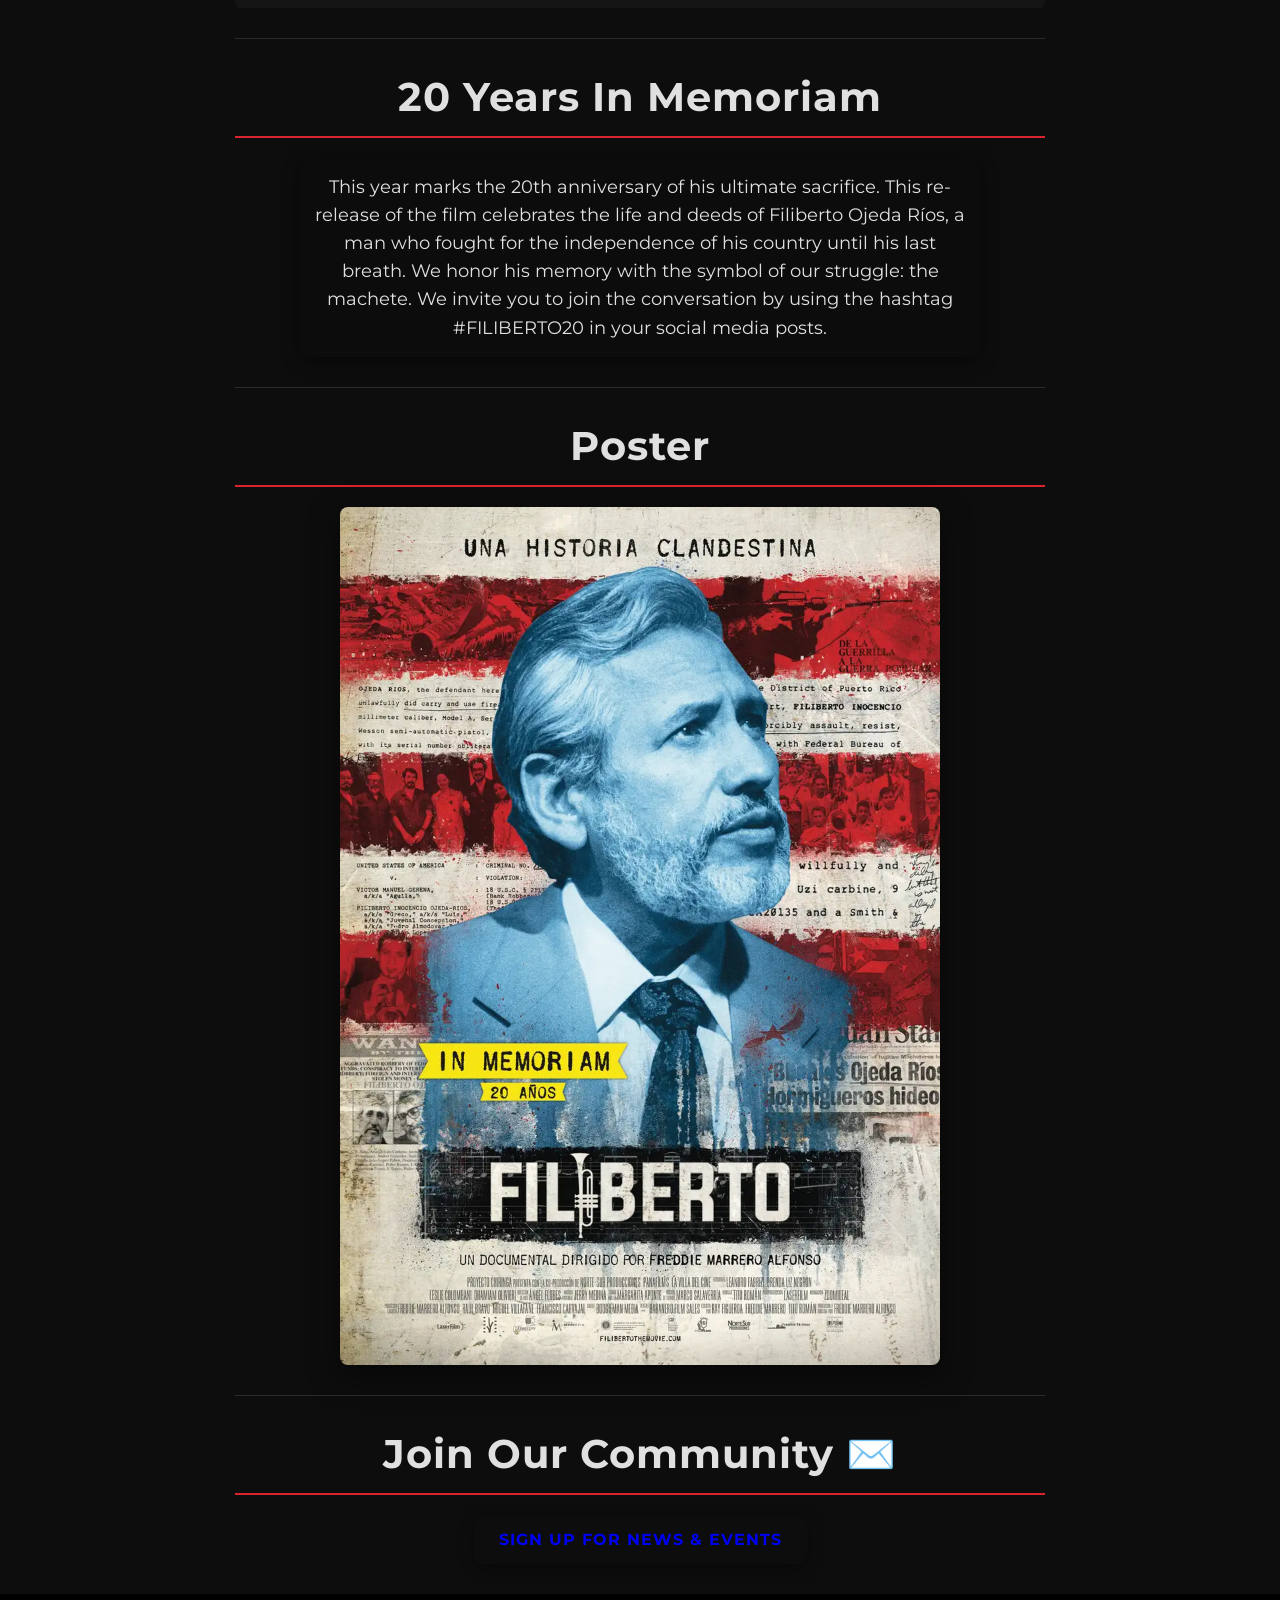
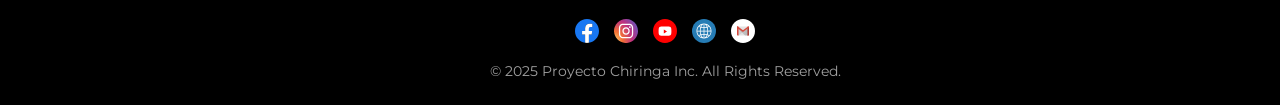
==== commit 13cdd501: "Update index.html" ====
--- a/index.html
+++ b/index.html
@@ -229,14 +229,7 @@
   </h2>
   <ul>
 
-                     <li>
-      <strong>
-        <span lang="en">October 13</span>
-        <span lang="es">13 de octubre</span>
-      </strong> @ Fine Arts Miramar - San Juan
-      <br> 4:50 P.M., 9:30 P.M.
-      <a href="https://home.caribbeancinemas.com/movie/filiberto/" title="More Info">ℹ️</a>
-    </li>
+                    
 
                      <li>
       <strong>
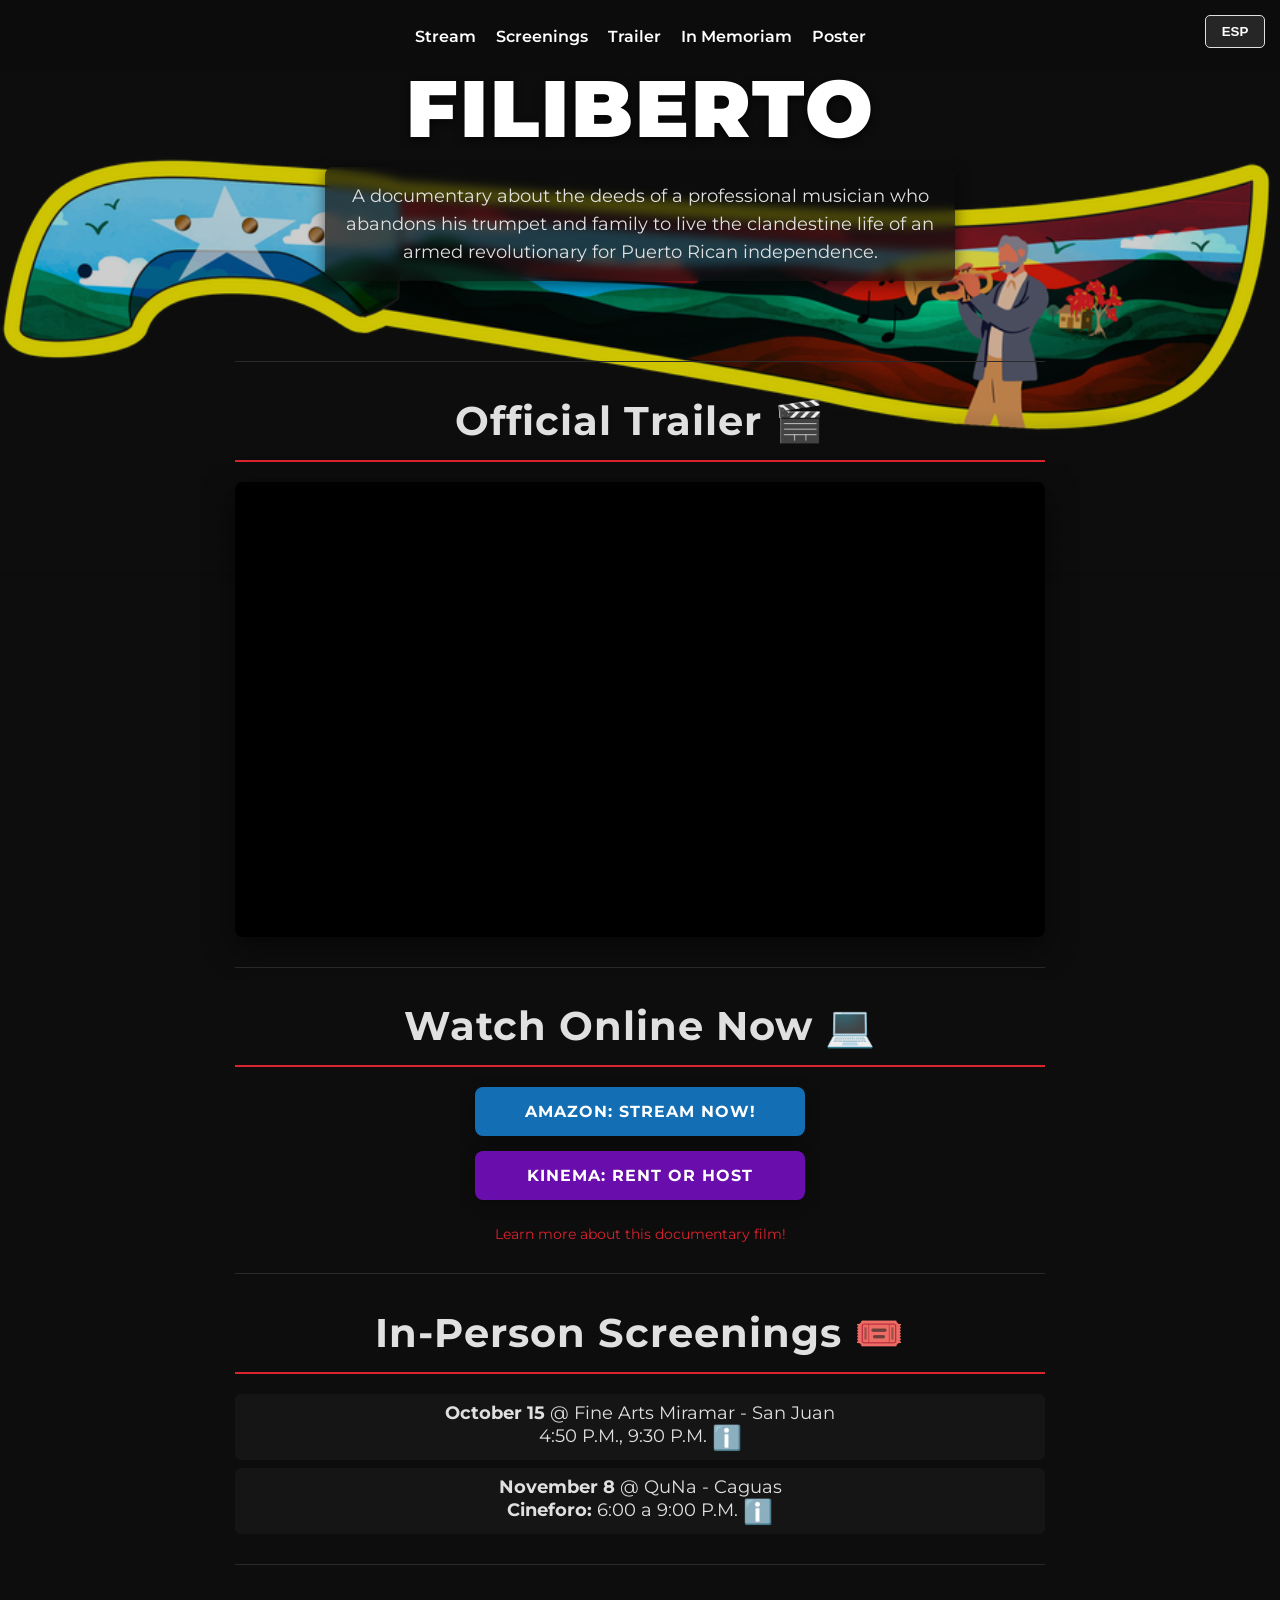
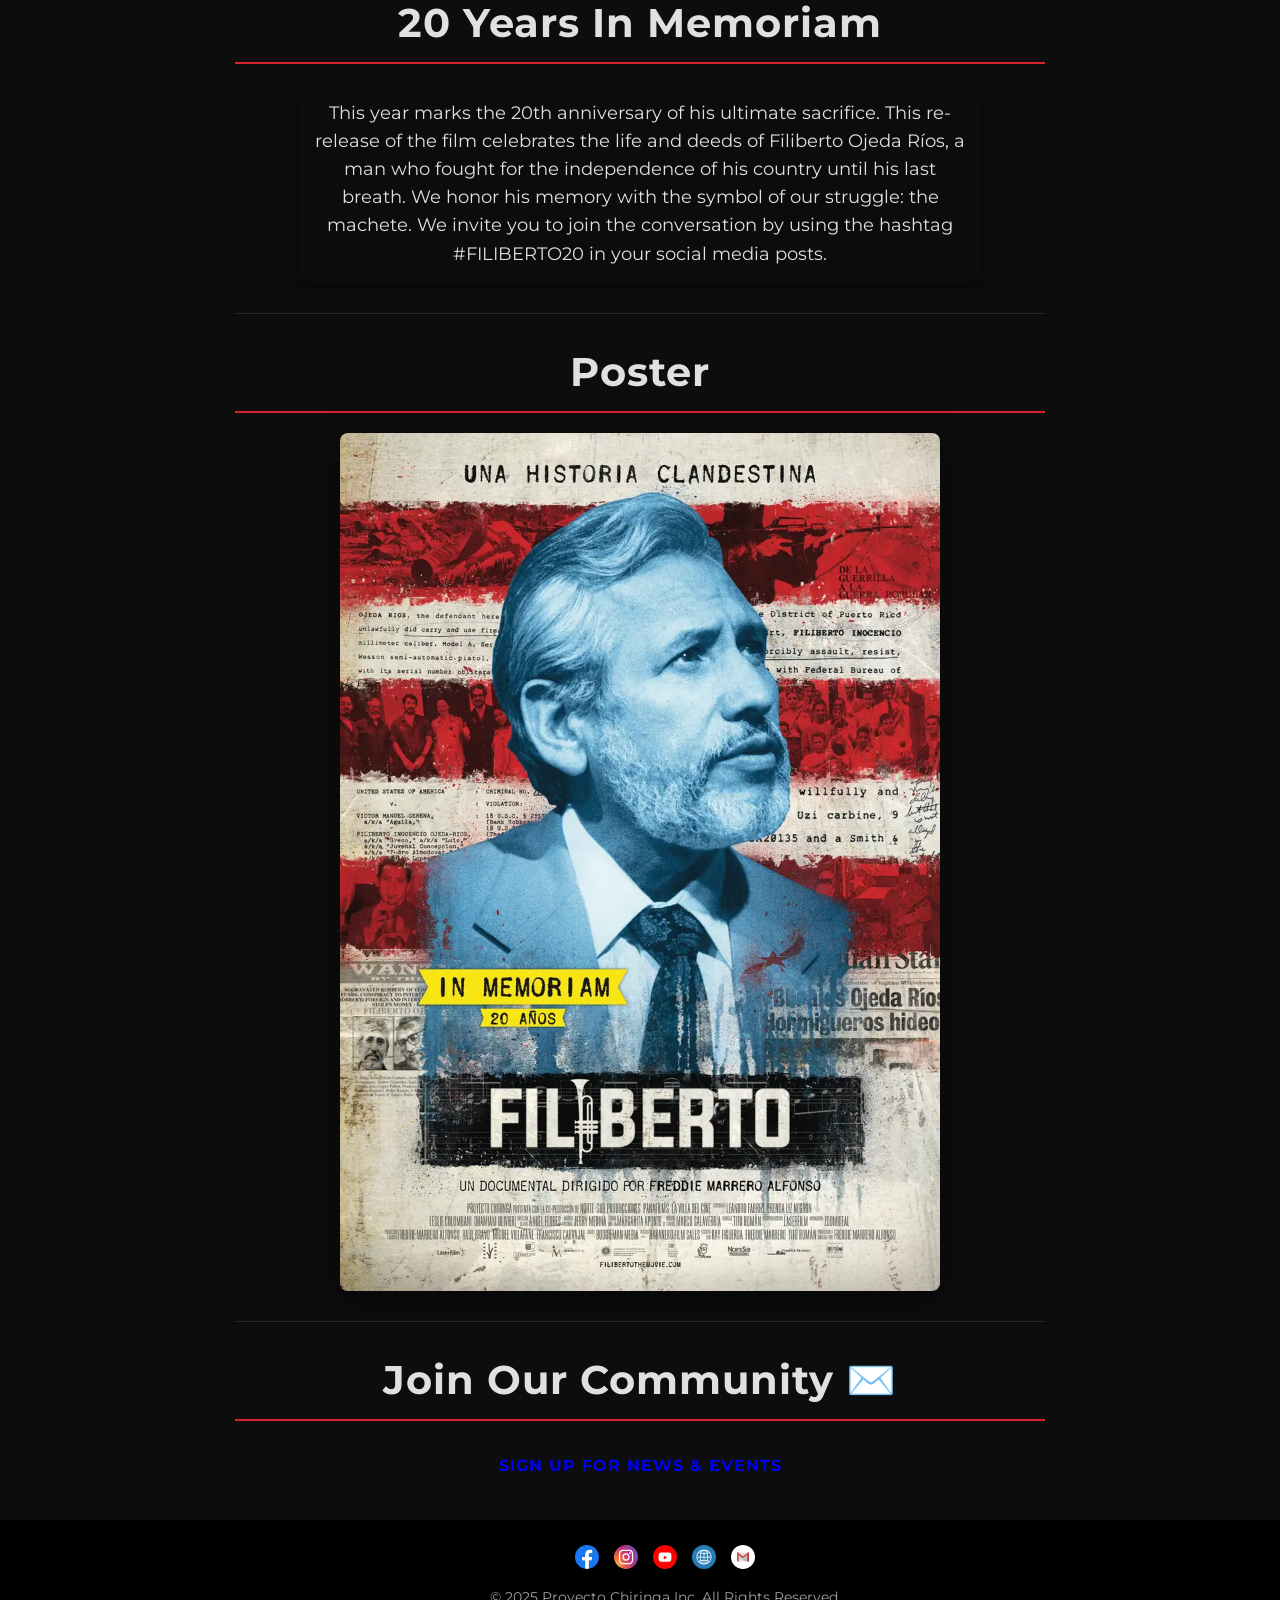
==== commit 8832c5e8: "final day" ====
--- a/index.html
+++ b/index.html
@@ -231,14 +231,7 @@
 
                     
 
-                     <li>
-      <strong>
-        <span lang="en">October 14</span>
-        <span lang="es">14 de octubre</span>
-      </strong> @ Fine Arts Miramar - San Juan
-      <br> 4:50 P.M., 9:30 P.M.
-      <a href="https://home.caribbeancinemas.com/movie/filiberto/" title="More Info">ℹ️</a>
-    </li>
+
 
                      <li>
       <strong>
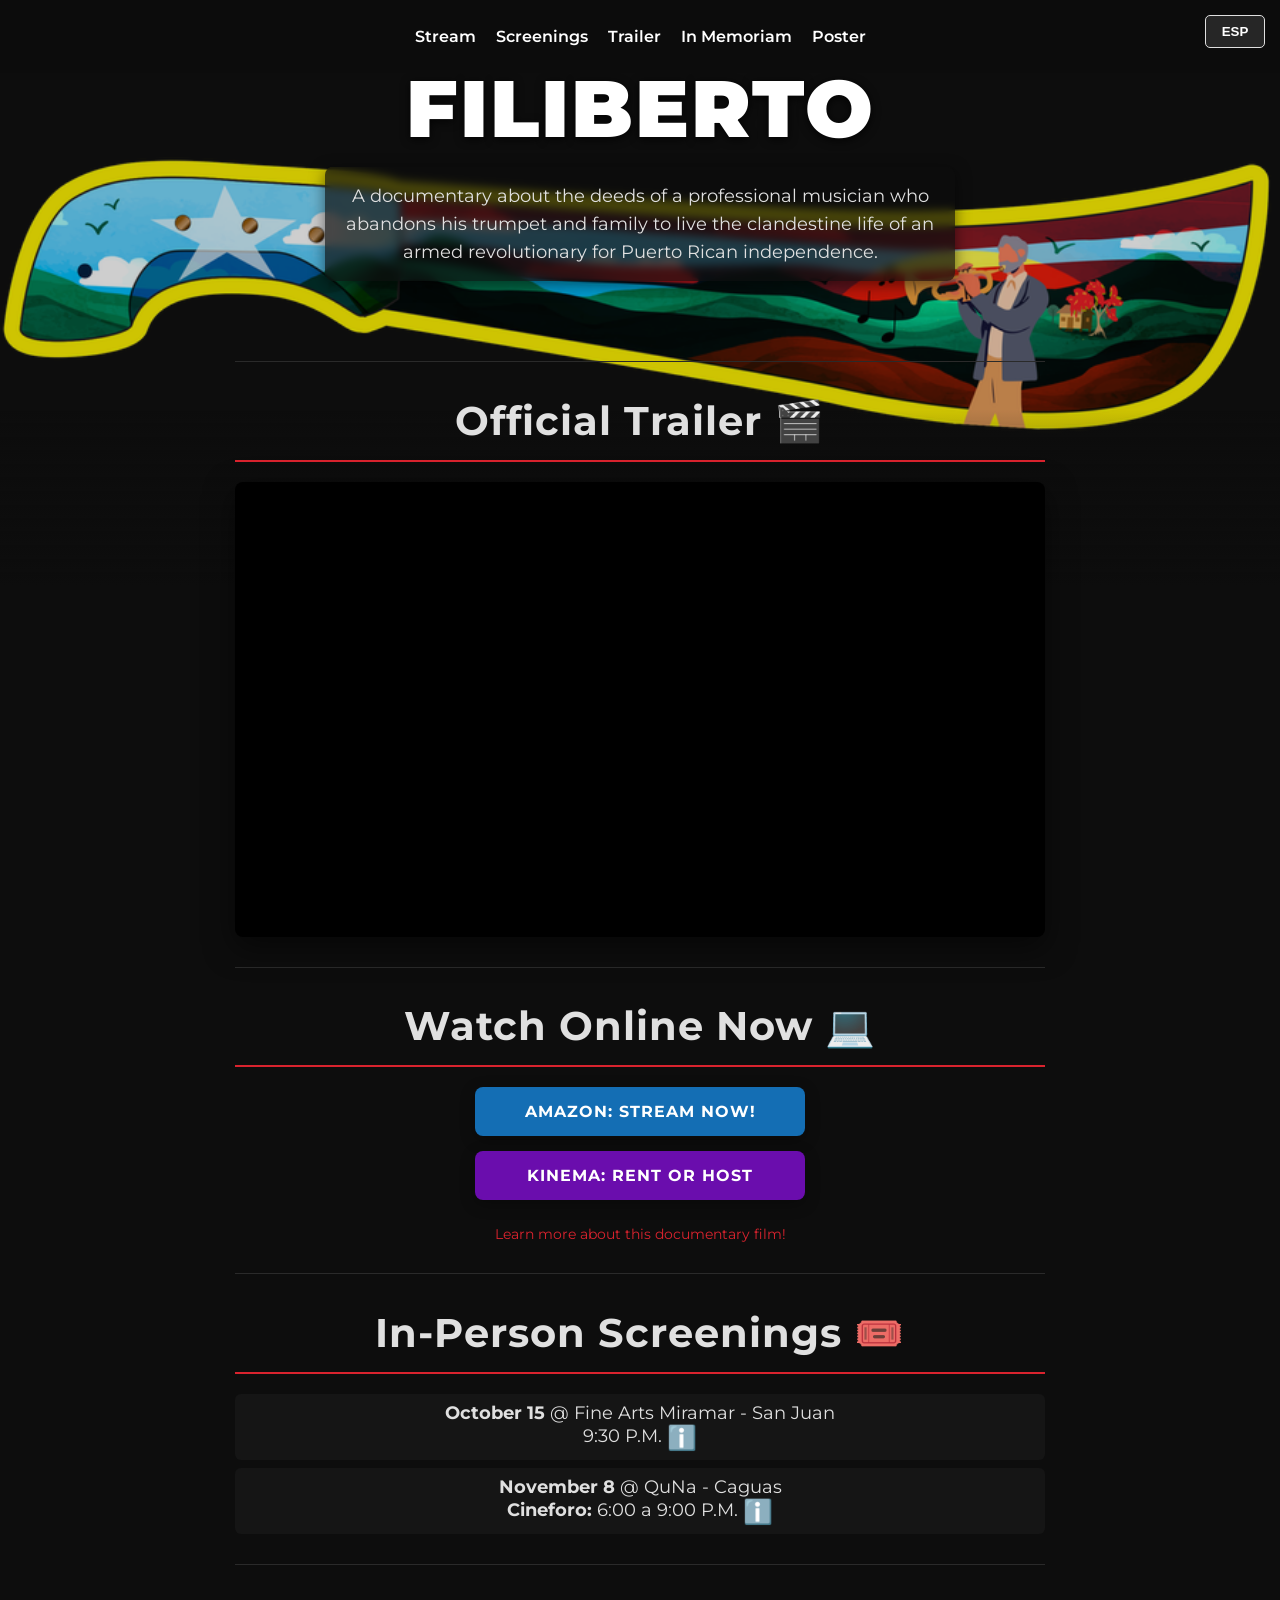
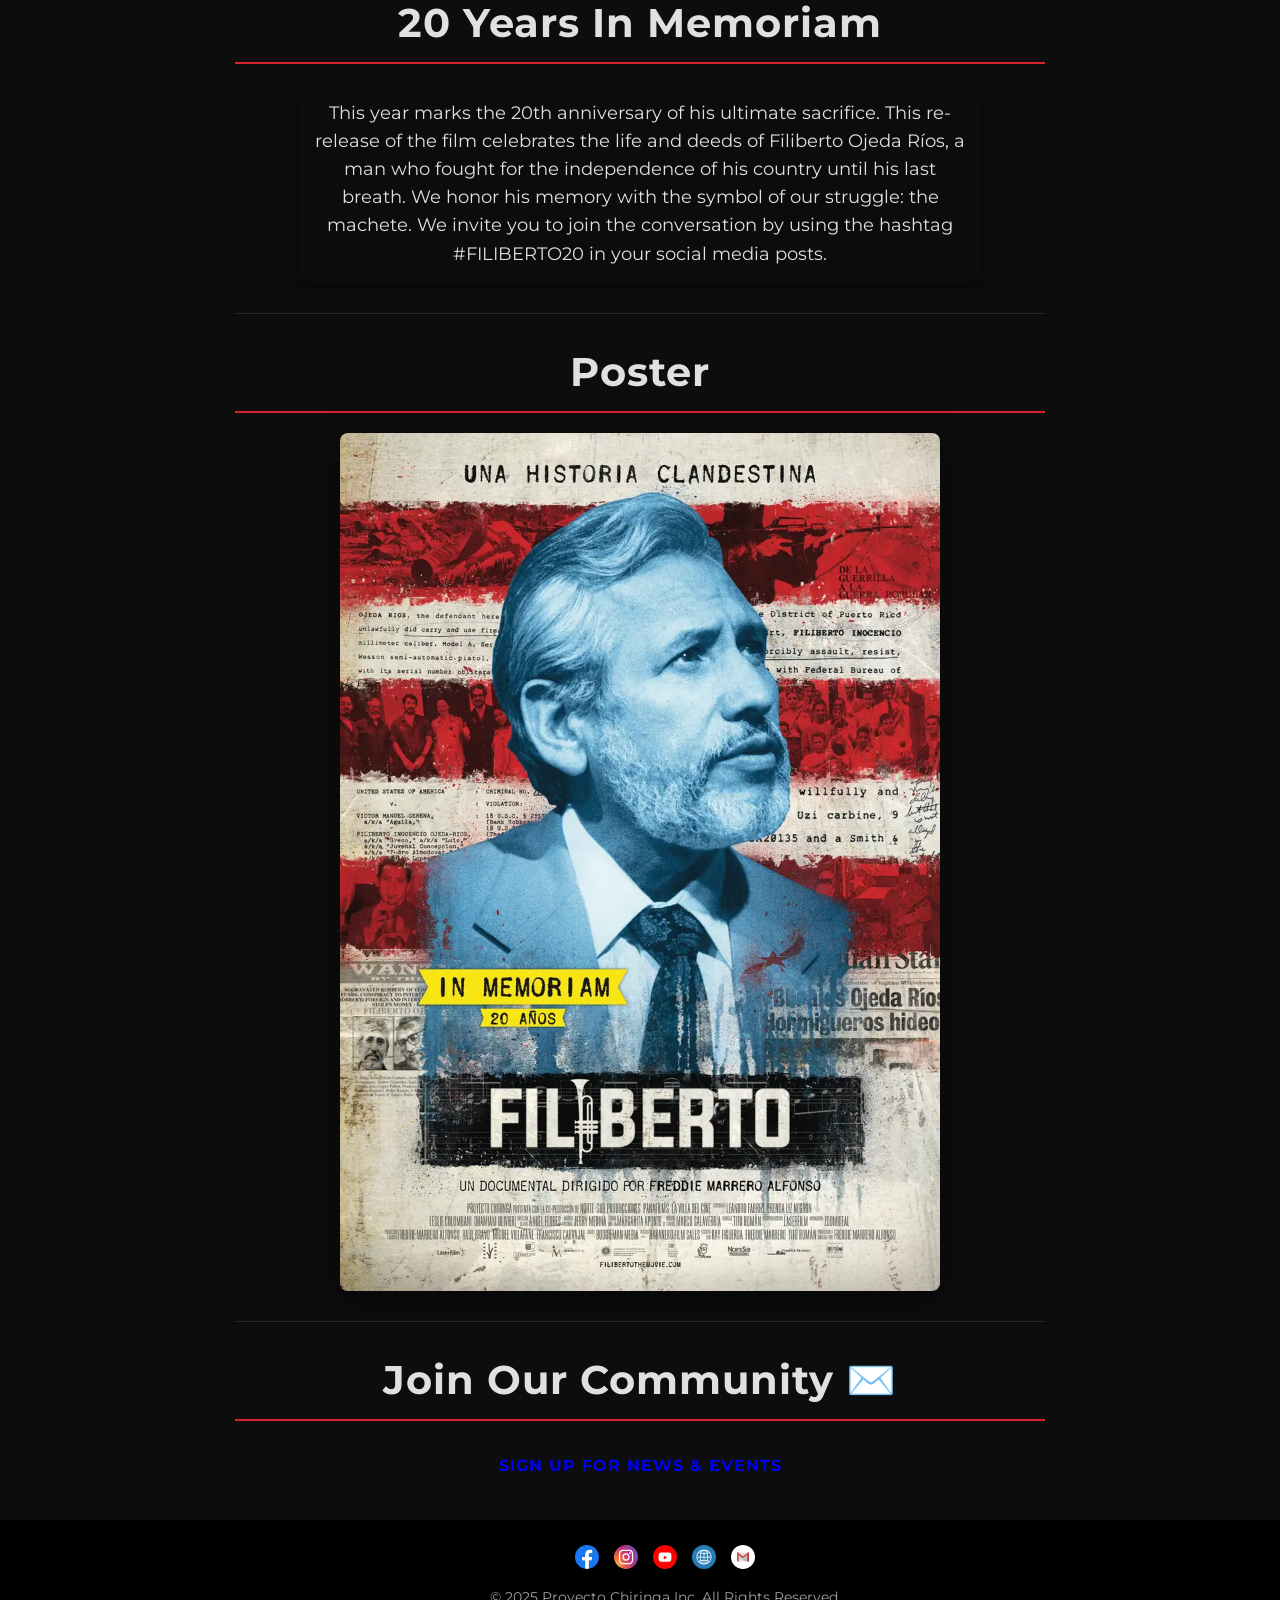
==== commit 9f4fce06: "final day" ====
--- a/index.html
+++ b/index.html
@@ -238,7 +238,7 @@
         <span lang="en">October 15</span>
         <span lang="es">15 de octubre</span>
       </strong> @ Fine Arts Miramar - San Juan
-      <br> 4:50 P.M., 9:30 P.M.
+      <br>  9:30 P.M.
       <a href="https://home.caribbeancinemas.com/movie/filiberto/" title="More Info">ℹ️</a>
     </li>
 
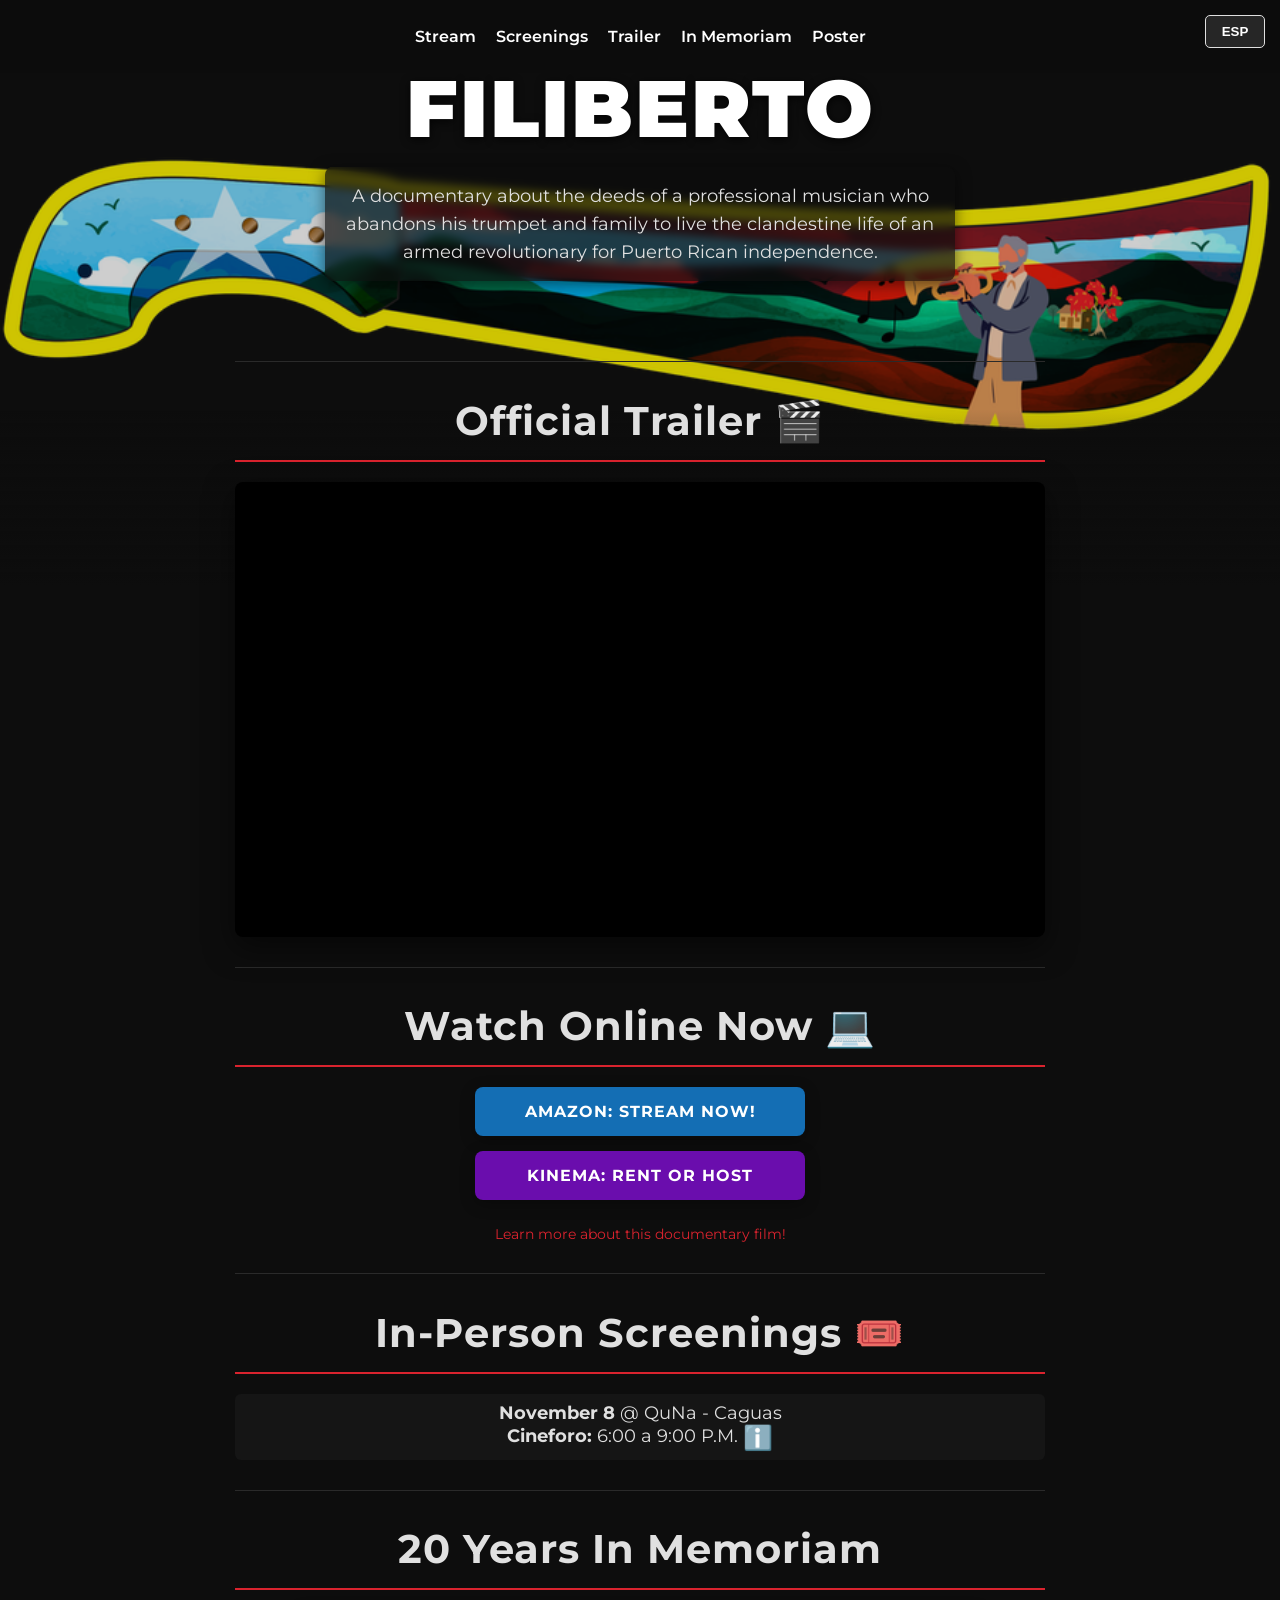
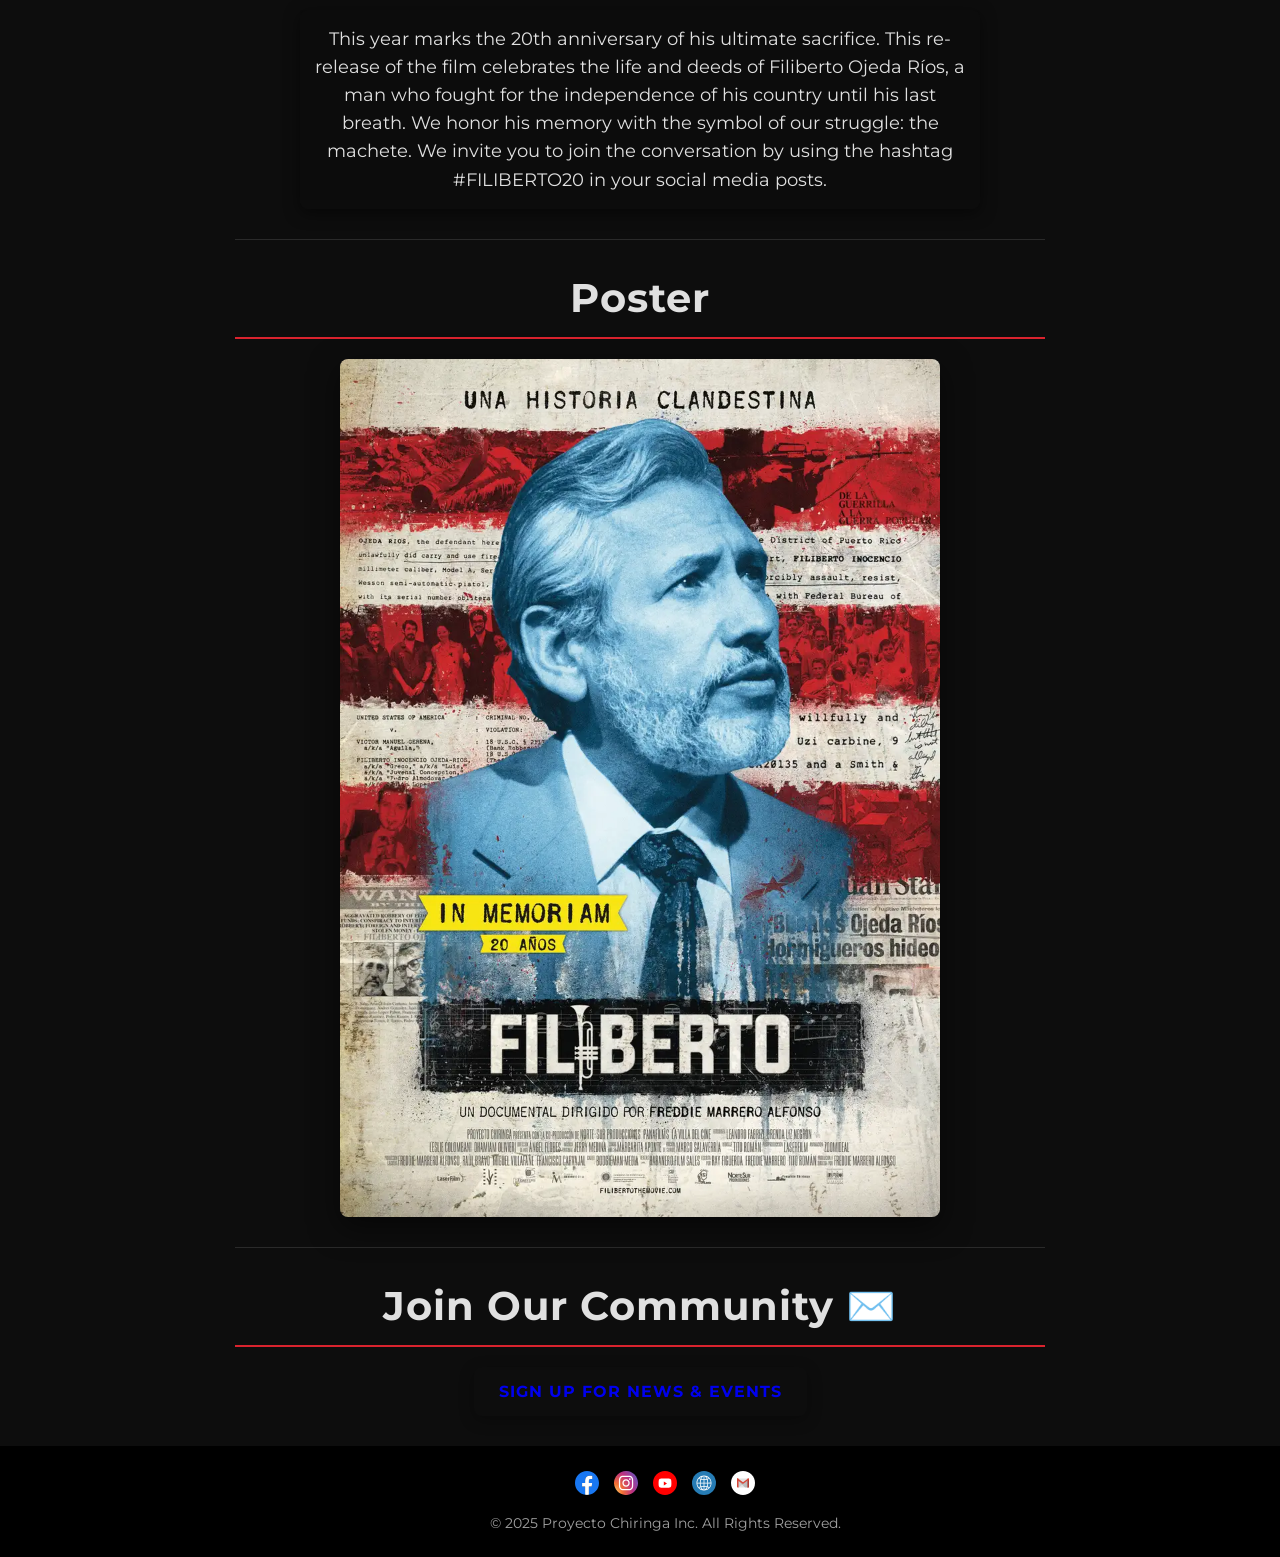
==== commit bdcb12ff: "final day" ====
--- a/index.html
+++ b/index.html
@@ -228,20 +228,6 @@
     <span lang="es">Tandas Presenciales 🎟️</span>
   </h2>
   <ul>
-
-                    
-
-
-
-                     <li>
-      <strong>
-        <span lang="en">October 15</span>
-        <span lang="es">15 de octubre</span>
-      </strong> @ Fine Arts Miramar - San Juan
-      <br>  9:30 P.M.
-      <a href="https://home.caribbeancinemas.com/movie/filiberto/" title="More Info">ℹ️</a>
-    </li>
-
     <li>
       <strong>
         <span lang="en">November 8</span>
@@ -250,10 +236,7 @@
       <br><strong>Cineforo:</strong>  6:00 a 9:00 P.M.
       <a href="https://www.facebook.com/profile.php?id=61577021099171/" title="More Info">ℹ️</a>
     </li>
-
-
-
-  </ul>
+    </ul>
 </section>
 
     <hr>
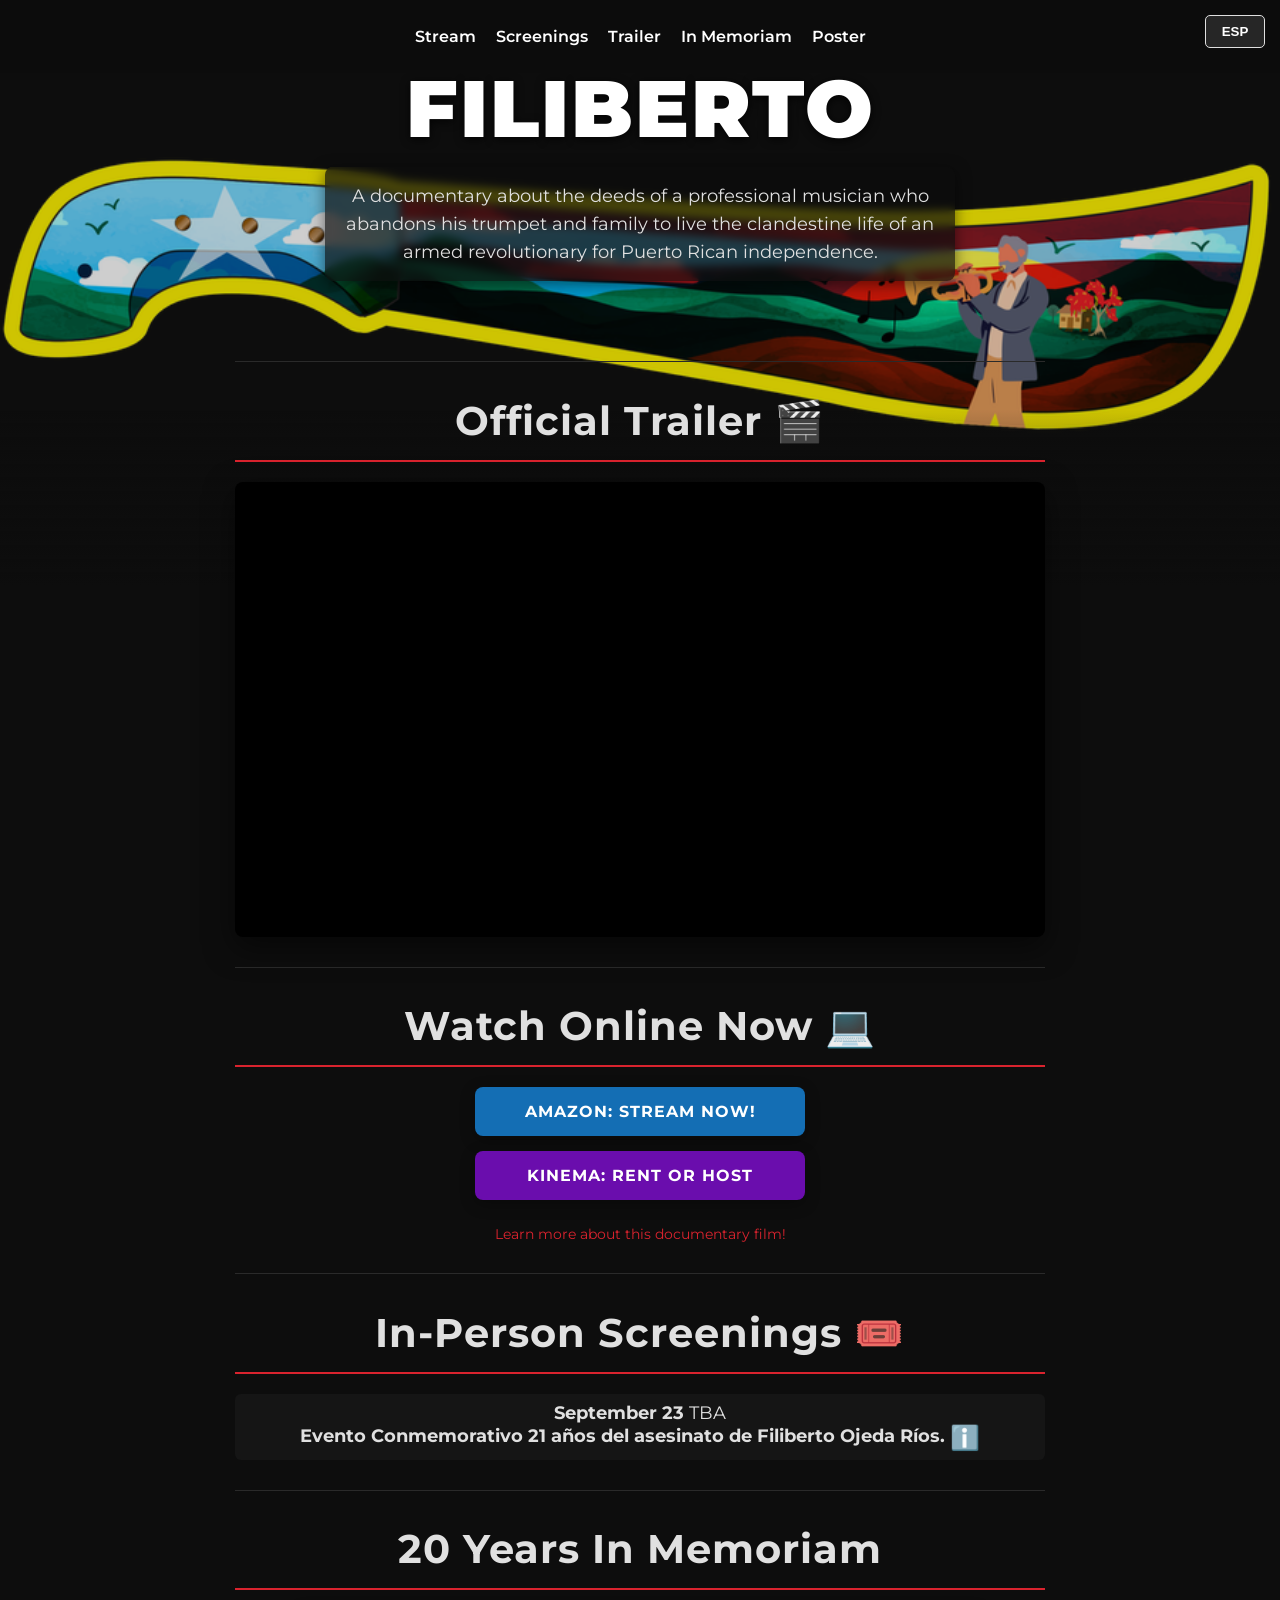
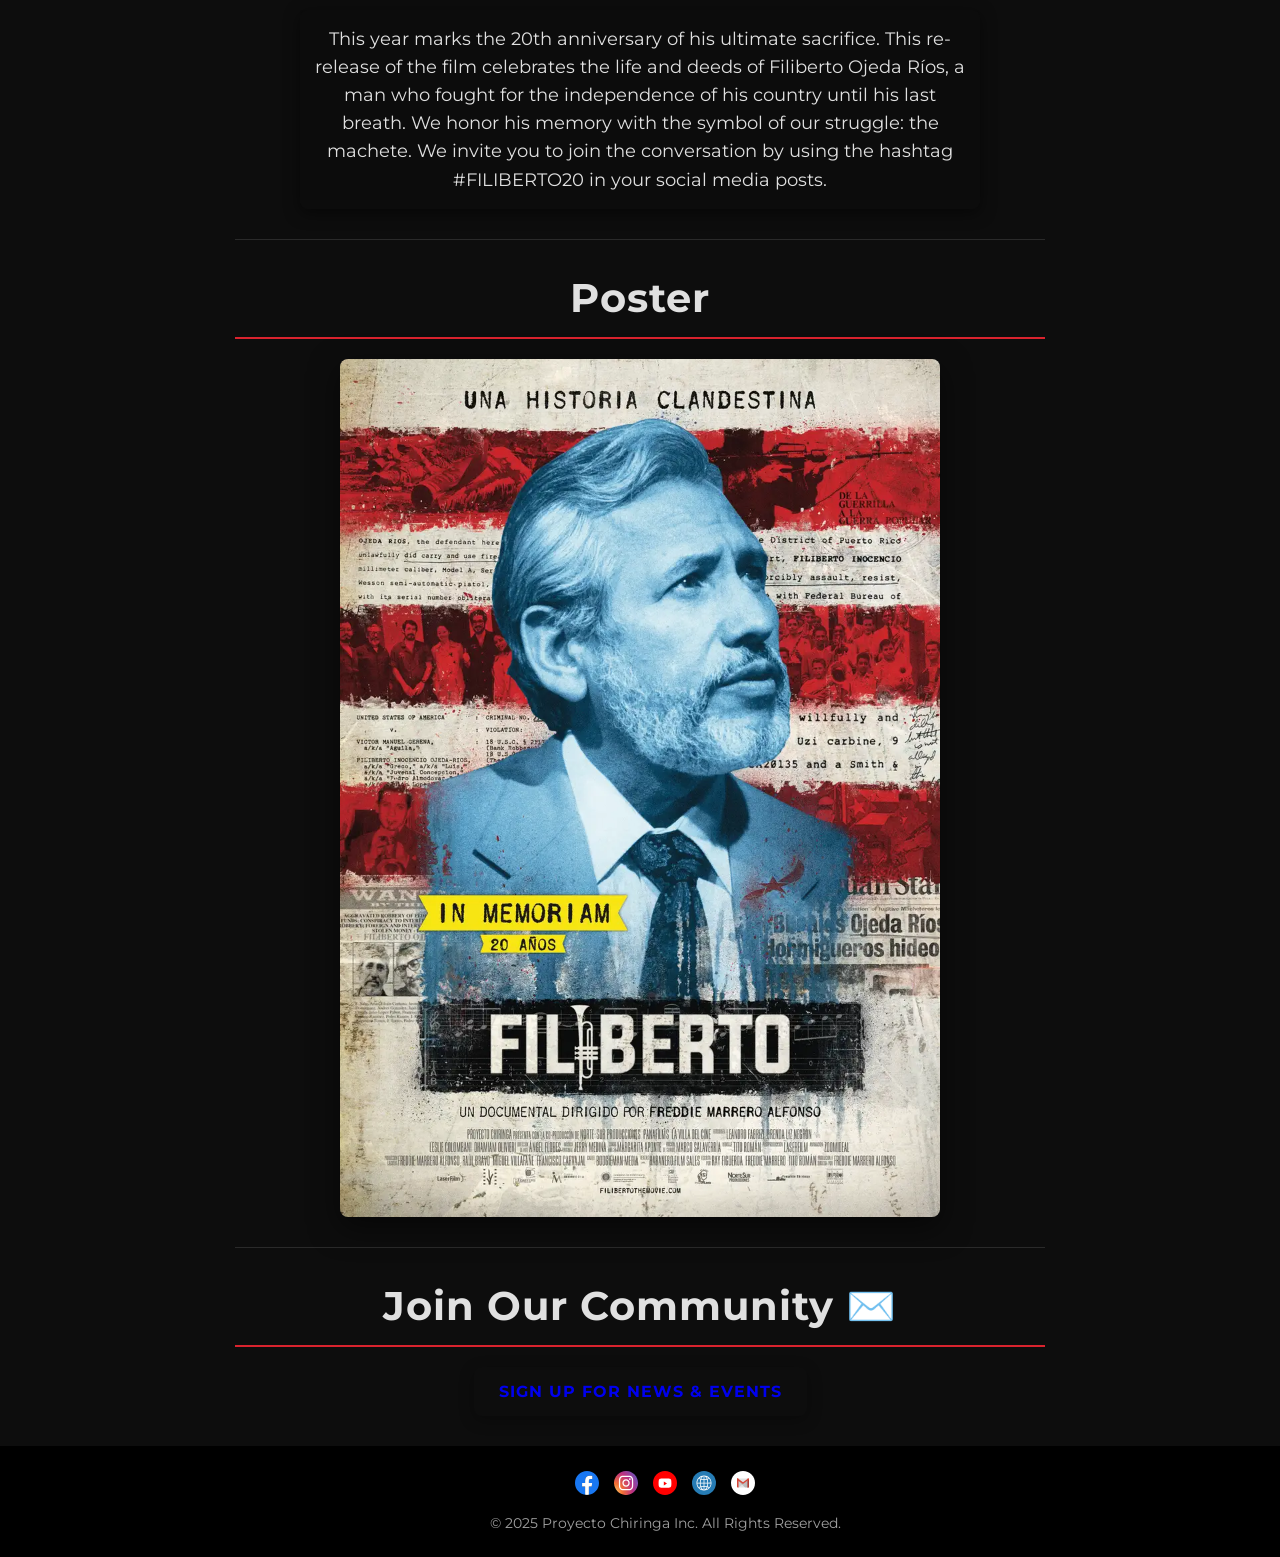
==== commit 64ed9c3b: "november 9" ====
--- a/index.html
+++ b/index.html
@@ -230,15 +230,14 @@
   <ul>
     <li>
       <strong>
-        <span lang="en">November 8</span>
-        <span lang="es">8 de noviembre</span>
-      </strong> @ QuNa - Caguas
-      <br><strong>Cineforo:</strong>  6:00 a 9:00 P.M.
-      <a href="https://www.facebook.com/profile.php?id=61577021099171/" title="More Info">ℹ️</a>
+        <span lang="en">September 23</span>
+        <span lang="es">23 de septiembre</span>
+      </strong> TBA
+      <br><strong>Evento Conmemorativo 21 años del asesinato de Filiberto Ojeda Ríos.</strong>  
+      <a href="#" title="More Info">ℹ️</a>
     </li>
     </ul>
 </section>
-
     <hr>
 
     <!-- In Memoriam Section -->
